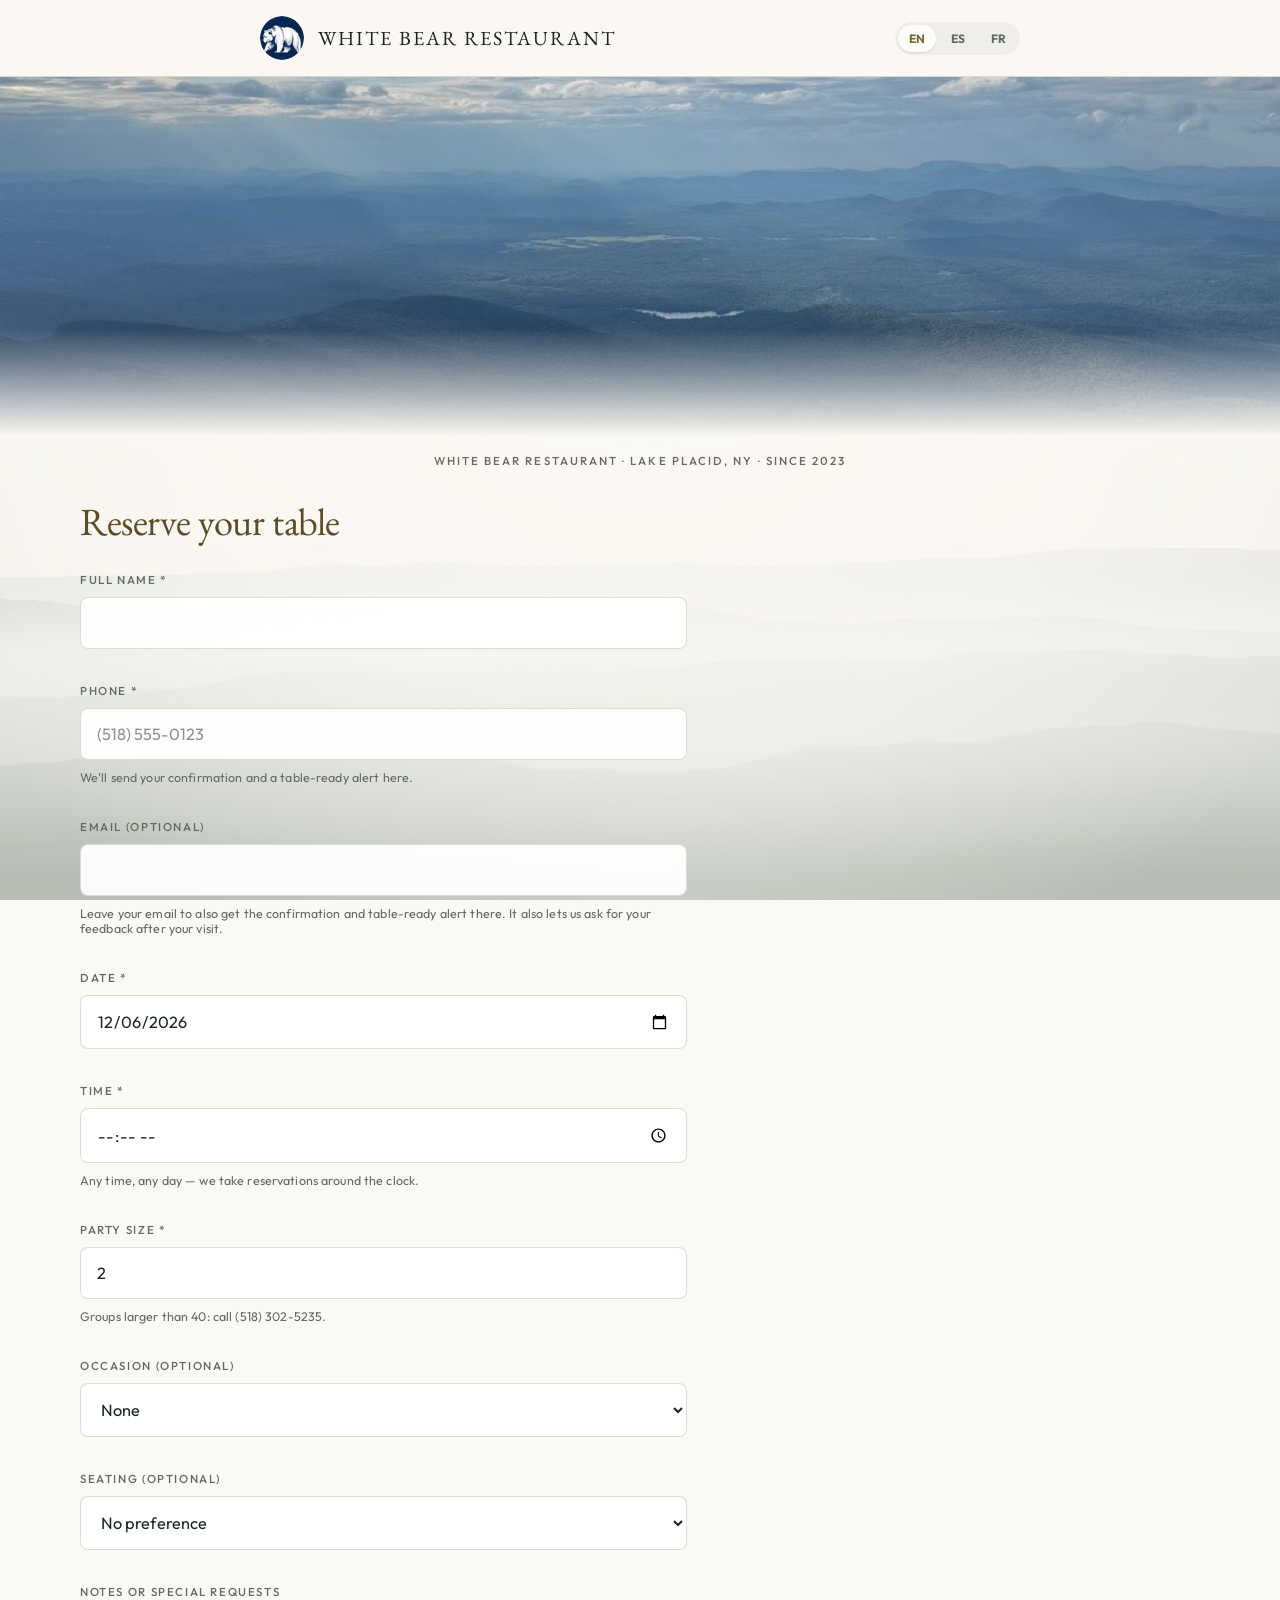
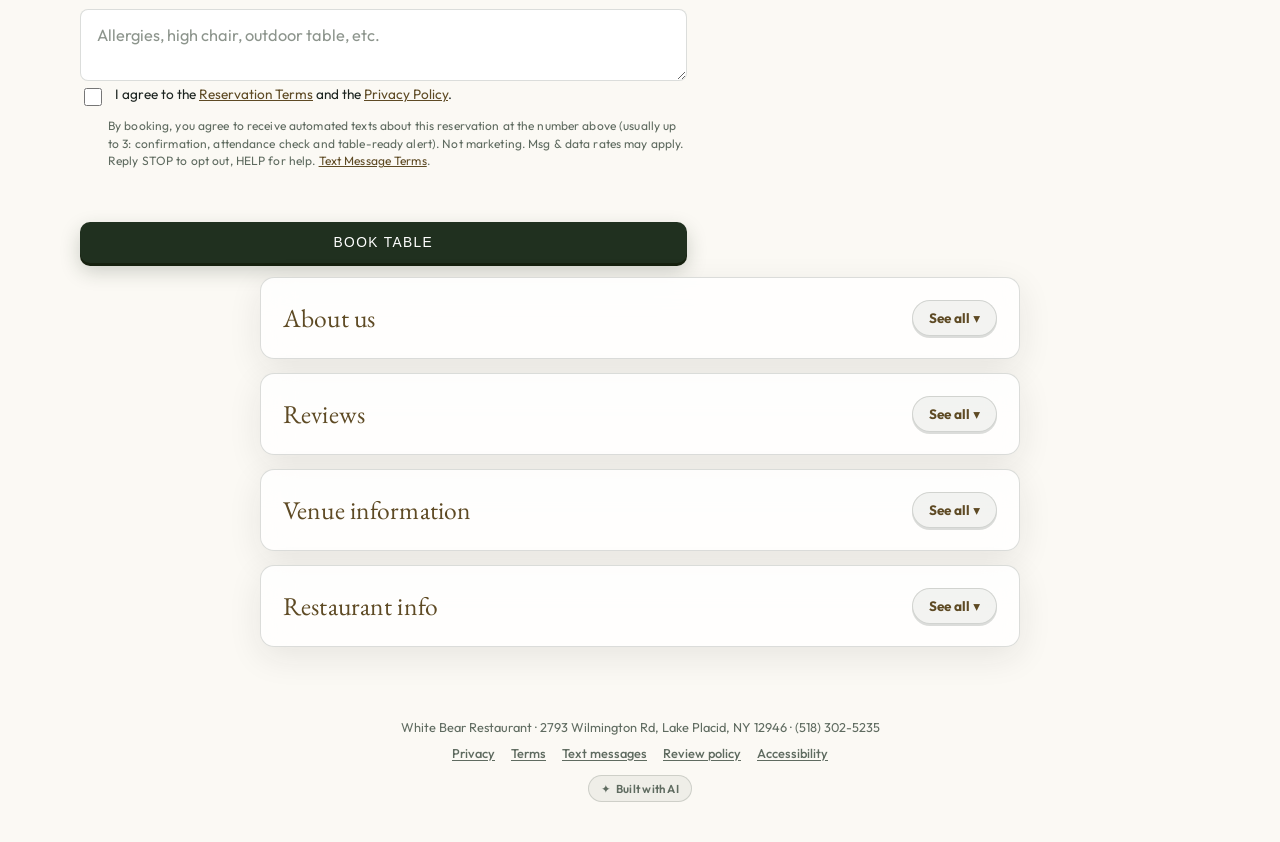
==== public/index.html @ 356c089a "Merge remote-tracking branch 'origin/claude/project-thread-wp1pse' into claude/project-thread-2ezptu" ====
<!doctype html>
<html lang="en">
<head>
<meta charset="utf-8" />
<meta name="viewport" content="width=device-width, initial-scale=1" />
<title>White Bear Restaurant — Reservations</title>
<meta name="description" content="Reserve a table at White Bear Restaurant, 2793 Wilmington Rd, Lake Placid, NY. Steak, seafood and Italian classics, with tables for large groups. Book online in seconds." />
<link rel="canonical" href="https://whitebearrestaurantreservation.onrender.com/" />
<meta name="robots" content="index, follow, max-image-preview:large" />
<meta property="og:type" content="restaurant" />
<meta property="og:site_name" content="White Bear Restaurant" />
<meta property="og:url" content="https://whitebearrestaurantreservation.onrender.com/" />
<meta property="og:title" content="White Bear Restaurant — Book a table" />
<meta property="og:description" content="Steak, seafood and Italian classics on the road between Lake Placid and Whiteface. Reserve your table online in seconds." />
<!-- Imagen propia, servida desde este sitio. Antes apuntaba a una URL de
     googleusercontent.com: Google rota esas direcciones sin avisar, y el día
     que lo hiciera, compartir el enlace dejaría de mostrar imagen. -->
<meta property="og:image" content="https://whitebearrestaurantreservation.onrender.com/images/og-card.jpg" />
<meta property="og:image:width" content="1200" />
<meta property="og:image:height" content="630" />
<meta property="og:image:alt" content="Filet mignon and lobster tail at White Bear Restaurant" />
<meta name="twitter:card" content="summary_large_image" />
<link rel="icon" type="image/png" href="favicon.png" />
<link rel="preconnect" href="https://fonts.googleapis.com" />
<link rel="preconnect" href="https://fonts.gstatic.com" crossorigin />
<link href="https://fonts.googleapis.com/css2?family=EB+Garamond:ital,wght@0,400;0,500;0,600;1,400&family=Outfit:wght@300;400;500;600;700&display=swap" rel="stylesheet" />
<link rel="stylesheet" href="css/style.css" />

<!--
  Datos estructurados para Google. Es lo que alimenta la ficha enriquecida en
  los resultados: dirección, teléfono, horario y el botón de reservar.

  Todo lo de aquí sale de datos reales del proyecto (RESTAURANT_INFO y el
  horario en server.py, las fotos del menú). No lleva "aggregateRating" a
  propósito: la calificación de 4.2 viene de Google, no de las reseñas de esta
  página, y declararla aquí incumple las normas de Google sobre reseñas
  propias. Tampoco lleva "priceRange" porque nadie ha confirmado el rango.
-->
<script type="application/ld+json">
{
  "@context": "https://schema.org",
  "@type": "Restaurant",
  "@id": "https://whitebearrestaurantreservation.onrender.com/#restaurant",
  "name": "White Bear Restaurant",
  "url": "https://whitebearrestaurantreservation.onrender.com/",
  "logo": "https://whitebearrestaurantreservation.onrender.com/images/bear-logo.jpg",
  "image": [
    "https://whitebearrestaurantreservation.onrender.com/images/og-card.jpg",
    "https://whitebearrestaurantreservation.onrender.com/images/menu/filet-mignon-lobster-tail.jpg",
    "https://whitebearrestaurantreservation.onrender.com/images/menu/pan-seared-scallops.jpg",
    "https://whitebearrestaurantreservation.onrender.com/images/menu/baked-haddock.jpg"
  ],
  "telephone": "+1-518-302-5235",
  "foundingDate": "2023",
  "address": {
    "@type": "PostalAddress",
    "streetAddress": "2793 Wilmington Rd",
    "addressLocality": "Lake Placid",
    "addressRegion": "NY",
    "postalCode": "12946",
    "addressCountry": "US"
  },
  "servesCuisine": ["American", "Seafood", "Italian"],
  "acceptsReservations": "https://whitebearrestaurantreservation.onrender.com/",
  "openingHoursSpecification": [
    {
      "@type": "OpeningHoursSpecification",
      "dayOfWeek": ["Monday", "Tuesday", "Wednesday", "Thursday", "Sunday"],
      "opens": "11:00",
      "closes": "21:00"
    },
    {
      "@type": "OpeningHoursSpecification",
      "dayOfWeek": ["Friday", "Saturday"],
      "opens": "11:00",
      "closes": "21:30"
    }
  ]
}
</script>
</head>
<body>

<canvas id="bg-3d" class="bg-3d" aria-hidden="true"></canvas>

<div id="welcome-splash" class="welcome-splash" hidden>
  <div class="welcome-splash-brand">
    <div class="welcome-splash-icon"><img src="images/bear-logo.jpg" alt="White Bear Restaurant" class="brand-icon-img"></div>
  </div>
  <div class="welcome-splash-content">
    <h1 class="welcome-splash-title">White Bear Restaurant</h1>
  </div>
</div>

<header class="hero">
  <div class="hero-inner">
    <div class="brand-row">
      <!-- Marca reducida, igual que en el panel: a 44px el texto del disco no
           se lee, y el nombre ya va escrito al lado en grande. -->
      <div class="brand-icon"><img src="images/bear-mark.jpg" alt="White Bear Restaurant" class="brand-icon-img"></div>
      <h1>White Bear Restaurant</h1>
      <div class="lang-switcher" id="lang-switcher">
        <button type="button" data-lang="en">EN</button>
        <button type="button" data-lang="es">ES</button>
        <button type="button" data-lang="fr">FR</button>
      </div>
    </div>
  </div>
</header>

<div class="hero-photo">
  <img src="images/mountain-bg.jpg" alt="View from the Whiteface Mountain summit over the Adirondack High Peaks" width="1125" height="2000" />
</div>
<p class="establishment-line" data-i18n="establishment">White Bear Restaurant · Lake Placid, NY · Since 2023</p>

<div class="container">

  <div class="booking-layout">

  <form id="reservation-form" novalidate>
    <p class="section-title" data-i18n="form.title">Reserve your table</p>
    <!-- Trampa para bots: invisible para personas, los robots que llenan todo la completan. -->
    <div class="hp-field" aria-hidden="true" style="position:absolute;left:-10000px;width:1px;height:1px;overflow:hidden">
      <label for="res-website">Website</label>
      <input type="text" id="res-website" name="website" tabindex="-1" autocomplete="off" />
    </div>

    <div id="form-alert"></div>

    <!-- Aviso de agenda cerrada: el staff apaga las reservaciones desde su
         panel y el formulario queda deshabilitado con este mensaje, en vez
         de dejar que el cliente lo llene para recibir un error al final. -->
    <div id="booking-closed-notice" class="alert alert-error booking-closed" hidden></div>

    <div class="form-grid">
      <div class="field">
        <label for="name" data-i18n="form.name">Full name *</label>
        <input type="text" id="name" name="name" required autocomplete="name" />
      </div>
      <div class="field">
        <label for="phone" data-i18n="form.phone">Phone *</label>
        <input type="tel" id="phone" name="phone" required autocomplete="tel" placeholder="(518) 555-0123" />
        <span class="hint" data-i18n="form.phoneHint">We'll send your confirmation and a table-ready alert here.</span>
      </div>
      <div class="field full">
        <label for="email" data-i18n="form.email">Email (optional)</label>
        <input type="email" id="email" name="email" autocomplete="email" />
        <span class="hint" data-i18n="form.emailHint">Leave your email to also get the confirmation and table-ready alert there. It also lets us ask for your feedback after your visit.</span>
      </div>
      <div class="field">
        <label for="date" data-i18n="form.date">Date *</label>
        <input type="date" id="date" name="date" required />
      </div>
      <div class="field">
        <label for="time" data-i18n="form.time">Time *</label>
        <input type="time" id="time" name="time" required step="900" />
        <span class="hint" id="time-hint">Pick any time — we take reservations around the clock.</span>
      </div>
      <div class="field">
        <label for="partySize" data-i18n="form.partySize">Party size *</label>
        <input type="number" id="partySize" name="partySize" min="1" max="40" value="2" required />
        <span class="hint" id="party-size-hint">Groups larger than 40: call (518) 302-5235.</span>
      </div>
      <div class="field">
        <label for="occasion" data-i18n="form.occasion">Occasion (optional)</label>
        <select id="occasion" name="occasion">
          <option value="" data-i18n="form.occasionNone">None</option>
          <option value="Birthday" data-i18n="form.occasionBirthday">Birthday</option>
          <option value="Anniversary" data-i18n="form.occasionAnniversary">Anniversary</option>
          <option value="Business meeting" data-i18n="form.occasionBusiness">Business meeting</option>
          <option value="Other" data-i18n="form.occasionOther">Other</option>
        </select>
      </div>
      <div class="field">
        <label for="seatingPreference" data-i18n="form.seating">Seating (optional)</label>
        <select id="seatingPreference" name="seatingPreference">
          <option value="" data-i18n="form.seatingNone">No preference</option>
          <option value="inside" data-i18n="form.seatingInside">Inside</option>
          <option value="outside" data-i18n="form.seatingOutside">Outside</option>
        </select>
      </div>
      <div class="field full">
        <label for="notes" data-i18n="form.notes">Notes or special requests</label>
        <textarea id="notes" name="notes" data-i18n-placeholder="form.notesPlaceholder" placeholder="Allergies, high chair, outdoor table, etc."></textarea>
      </div>
    </div>

    <div class="group-menu" id="group-menu-section" hidden>
      <p class="section-title" style="margin-bottom:4px" data-i18n="groupMenu.title">Large group pre-order</p>
      <p class="hint" id="group-menu-note" style="margin-bottom:14px"></p>
      <div id="group-menu-items"></div>
      <div class="field full" style="margin-top:14px">
        <label for="preOrderNotes" data-i18n="groupMenu.notesLabel">Order notes (allergies, restrictions, etc.)</label>
        <textarea id="preOrderNotes" name="preOrderNotes" data-i18n-placeholder="groupMenu.notesPlaceholder" placeholder="E.g. 3 people are vegetarian"></textarea>
      </div>
      <p class="hint" data-i18n="groupMenu.hint">You can leave this blank and order when you arrive; filling it in ahead just helps us have everything ready sooner.</p>
    </div>

    <!-- Consentimiento: casilla para las condiciones y la privacidad, y aviso
         de SMS (CTIA/TCPA: qué se envía, cuántos, STOP/HELP, tarifas). Los
         enlaces abren en otra pestaña para no perder lo ya escrito. -->
    <div class="consent">
      <label class="consent-check">
        <input type="checkbox" id="terms-consent" name="termsConsent" required />
        <span data-i18n-html="form.consent">I agree to the <a href="legal.html#terms" target="_blank" rel="noopener">Reservation Terms</a> and the <a href="legal.html#privacy" target="_blank" rel="noopener">Privacy Policy</a>.</span>
      </label>
      <p class="hint" data-i18n-html="form.smsDisclosure">By booking, you agree to receive automated texts about this reservation at the number above (usually up to 3: confirmation, attendance check and table-ready alert). Not marketing. Msg &amp; data rates may apply. Reply STOP to opt out, HELP for help. <a href="legal.html#messages" target="_blank" rel="noopener">Text Message Terms</a>.</p>
    </div>

    <button type="submit" class="btn btn-primary" id="submit-btn" data-i18n="form.submit">Book table</button>
  </form>

  <!-- Carrusel de platos. Nace oculto y solo aparece si hay fotos de la
       sección "menu": sin contenido, el formulario ocupa todo el ancho. -->
  <aside class="dish-rail" id="dish-rail" hidden>
    <div class="dish-rail-frame" id="dish-rail-frame"></div>
    <div class="dish-rail-foot">
      <p class="dish-rail-label" data-i18n="dishRail.label">From our kitchen</p>
      <button type="button" class="dish-rail-toggle" id="dish-rail-toggle"
              data-i18n-title="dishRail.pause" title="Pause the photos" aria-pressed="false">
        <svg viewBox="0 0 24 24" aria-hidden="true" focusable="false"><path d="M9 5v14M15 5v14"/></svg>
      </button>
    </div>
  </aside>

  </div><!-- /.booking-layout -->

  <div class="confirmation card" id="confirmation">
    <div class="check">✓</div>
    <h2 data-i18n="confirmation.title">Reservation received!</h2>
    <p style="color:var(--text-muted)" data-i18n="confirmation.subtitle">We look forward to seeing you at White Bear Restaurant. We've sent your confirmation by phone/email, and we'll let you know 15 minutes before your time when your table is ready.</p>
    <dl class="details" id="confirmation-details"></dl>
    <button class="btn btn-primary" id="new-reservation-btn" style="max-width:260px;margin:0 auto" data-i18n="confirmation.newReservation">Make another reservation</button>
  </div>

  <div class="card">
    <div class="info-header" id="about-header">
      <p class="section-title" style="margin:0" data-i18n="about.title">About us</p>
      <button type="button" class="info-toggle-btn" id="about-toggle-btn" aria-expanded="false" aria-controls="about-content">See all ▾</button>
    </div>

    <div id="about-content" hidden>
      <p style="margin:16px 0 0;color:var(--text-muted)" data-i18n="about.description">
        Dine-in · Takeout · Delivery. Guests highlight generous portions, a great variety on the menu, friendly staff and a wonderful atmosphere.
      </p>
      <div class="highlights">
        <span class="highlight-chip">Crispy Calamari with Marinara Sauce</span>
        <span class="highlight-chip">Tortellini</span>
        <span class="highlight-chip">Chicken Caesar Salad</span>
        <span class="highlight-chip">Eggplant Parmigiana</span>
      </div>
    </div>
  </div>

  <div class="card" id="gallery-card" hidden>
    <div class="info-header" id="gallery-header">
      <p class="section-title" style="margin:0" data-i18n="gallery.title">Gallery</p>
      <button type="button" class="info-toggle-btn" id="gallery-toggle-btn" aria-expanded="false" aria-controls="photo-gallery">See all ▾</button>
    </div>
    <div class="photo-gallery" id="photo-gallery" hidden></div>
  </div>

  <div class="card" id="menu-card" hidden>
    <div class="info-header" id="menu-header">
      <p class="section-title" style="margin:0" data-i18n="menu.title">Our Menu</p>
      <button type="button" class="info-toggle-btn" id="menu-toggle-btn" aria-expanded="false" aria-controls="menu-gallery">See all ▾</button>
    </div>
    <div class="photo-gallery" id="menu-gallery" hidden></div>
  </div>

  <div class="card" id="reviews-card">
    <div class="info-header" id="reviews-header">
      <p class="section-title" style="margin:0" data-i18n="reviews.title">Reviews</p>
      <button type="button" class="info-toggle-btn" id="reviews-toggle-btn" aria-expanded="false" aria-controls="reviews-content">See all ▾</button>
    </div>

    <div id="reviews-content" hidden>
      <p class="hint" style="margin:0 0 16px" data-i18n="reviews.subtitle">Share your experience and add a photo -- we'd love to see it!</p>

      <form id="review-form" novalidate>
        <div id="review-alert"></div>
        <!-- Trampa para bots: invisible para personas, los robots que llenan todo la completan. -->
        <div class="hp-field" aria-hidden="true" style="position:absolute;left:-10000px;width:1px;height:1px;overflow:hidden">
          <label for="review-website">Website</label>
          <input type="text" id="review-website" name="website" tabindex="-1" autocomplete="off" />
        </div>
        <div class="form-grid">
          <div class="field">
            <label for="review-name" data-i18n="reviews.formName">Your name *</label>
            <input type="text" id="review-name" name="name" required autocomplete="name" />
          </div>
          <div class="field">
            <label for="review-rating" data-i18n="reviews.formRating">Rating</label>
            <select id="review-rating" name="rating">
              <option value="5">★★★★★</option>
              <option value="4">★★★★☆</option>
              <option value="3">★★★☆☆</option>
              <option value="2">★★☆☆☆</option>
              <option value="1">★☆☆☆☆</option>
            </select>
          </div>
          <div class="field full">
            <label for="review-text" data-i18n="reviews.formText">Your review *</label>
            <textarea id="review-text" name="text" required data-i18n-placeholder="reviews.formTextPlaceholder" placeholder="Tell us about your visit..."></textarea>
          </div>
          <div class="field full">
            <label for="review-photo" data-i18n="reviews.formPhoto">Add a photo (optional)</label>
            <input type="file" id="review-photo" name="photo" accept="image/*" />
          </div>
        </div>
        <div class="consent">
          <label class="consent-check">
            <input type="checkbox" id="review-consent" name="reviewConsent" required />
            <span data-i18n-html="reviews.consent">This review is about my own visit, I have the right to share any photo I add, and I agree to the <a href="legal.html#reviews" target="_blank" rel="noopener">Review &amp; Photo Policy</a>.</span>
          </label>
        </div>
        <button type="submit" class="btn btn-primary" id="review-submit-btn" data-i18n="reviews.submit">Post review</button>
      </form>

      <div id="reviews-list" class="reviews-list"></div>
    </div>
  </div>

  <div class="card">
    <div class="info-header" id="info-header">
      <p class="section-title" style="margin:0" data-i18n="info.title">Venue information</p>
      <button type="button" class="info-toggle-btn" id="info-toggle-btn" aria-expanded="false" aria-controls="info-content">See all ▾</button>
    </div>

    <div class="info-grid" id="info-content" hidden></div>
  </div>

  <div class="card">
    <div class="info-header" id="restaurant-info-header">
      <p class="section-title" style="margin:0" data-i18n="restaurantInfo.title">Restaurant Info</p>
      <button type="button" class="info-toggle-btn" id="restaurant-info-toggle-btn" aria-expanded="false" aria-controls="restaurant-info-content">See all ▾</button>
    </div>

    <div id="restaurant-info-content" hidden>
      <div class="hero-meta">
        <span class="rating" aria-label="4.2 out of 5 stars, 243 reviews">
          <span class="rating-stars" aria-hidden="true">
            <span class="rating-stars-bg">★★★★★</span>
            <span class="rating-stars-fg" style="width:84%">★★★★★</span>
          </span>
          <span class="rating-value">4.2</span>
          <span>(243 <span data-i18n="hero.reviews">reviews</span>)</span>
        </span>
        <span>·</span>
        <span>$20-30 <span data-i18n="hero.perPerson">per person</span></span>
        <span>·</span>
        <span data-i18n="hero.category">Restaurant</span>
      </div>
      <div class="hero-details">
        <span>📍 2793 Wilmington Rd, Lake Placid, NY 12946</span>
        <span>📞 (518) 302-5235</span>
      </div>
      <div class="hero-hours" id="hero-hours"></div>
    </div>
  </div>

</div>

<footer class="site-footer">
  White Bear Restaurant · 2793 Wilmington Rd, Lake Placid, NY 12946 · (518) 302-5235
  <nav class="footer-links" aria-label="Legal">
    <a href="legal.html#privacy" data-i18n="footer.privacy">Privacy</a>
    <a href="legal.html#terms" data-i18n="footer.terms">Terms</a>
    <a href="legal.html#messages" data-i18n="footer.messages">Text messages</a>
    <a href="legal.html#reviews" data-i18n="footer.reviews">Review policy</a>
    <a href="legal.html#accessibility" data-i18n="footer.accessibility">Accessibility</a>
  </nav>
  <div class="ai-badge"><span aria-hidden="true">✦</span> <span data-i18n="footer.aiBadge">Built with AI</span></div>
</footer>

<script src="js/i18n.js"></script>
<script src="js/app.js"></script>
<script src="js/bg-3d.js" defer></script>
</body>
</html>
---- public/css/style.css ----
/*
 * Tema "Lake Placid Ivory".
 *
 * La paleta y la tipografía salen de analizar cómo se presentan de verdad los
 * restaurantes de lujo y los hoteles de los Adirondacks -- Mirror Lake Inn
 * (AAA cuatro diamantes, en Lake Placid), Lake Placid Lodge, The Point, y de
 * referencia en alta cocina Eleven Madison Park. Los cuatro coinciden en lo
 * mismo:
 *
 *   - fondo claro y cálido, no oscuro;
 *   - un solo color profundo y desaturado como ancla (verde bosque o marino);
 *   - acento apagado, usado con cuentagotas, nunca un oro brillante;
 *   - un serif de estilo antiguo para los títulos;
 *   - casi nada de color en la interfaz: el color fuerte lo ponen las fotos.
 *
 * El verde bosque ancla ya estaba en la marca de White Bear, así que la paleta
 * no es prestada: es la del restaurante, llevada al registro de sus vecinos.
 */
:root {
  --bg: #fbf9f4;
  --surface: rgba(255, 255, 255, 0.82);
  --surface-solid: #ffffff;
  /* Los neutros van sesgados hacia el verde del ancla en vez de ser grises
     puros: es lo que hace que la pantalla se lea elegida y no por defecto. */
  --surface-alt: rgba(32, 48, 31, 0.05);
  --border: rgba(32, 48, 31, 0.16);
  --border-strong: rgba(32, 48, 31, 0.34);
  --text: #1c2420;
  --text-muted: #5f6b60;

  /* Verde bosque: el ancla. Es el color de los botones y del pie. */
  --forest: #20301f;
  --forest-light: #2e4529;

  /* Latón apagado. Sustituye al oro saturado: mismo origen, media saturación. */
  --brand: #7e6433;
  --brand-dark: #5e4a24;
  --brand-light: #9a7b3f;
  --on-brand: #ffffff;

  --accent: #41603c;
  --burgundy: #7a3b49;
  --danger: #8c2f39;
  --warning: #8a6206;
  --pending: #8a6206;
  --confirmed: #41603c;
  --seated: #8a5a1c;
  --completed: #5f6b60;
  --cancelled: #8c2f39;

  --shadow: 0 10px 34px rgba(28, 36, 32, 0.09);
  --glass-blur: 16px;
  --radius: 14px;

  /* EB Garamond es el serif que usa Eleven Madison Park, y es de la misma
     familia de estilo antiguo que el Orpheus del Mirror Lake Inn y el Minerva
     del Lake Placid Lodge: contraste moderado, nada de Didone llamativo.
     Outfit es literalmente la sans del Mirror Lake Inn. */
  --font-display: "EB Garamond", Georgia, "Times New Roman", serif;
  --font-body: "Outfit", "Inter", system-ui, -apple-system, Roboto, sans-serif;
  /* Para cifras que tienen que alinearse en columna. No es una mono: es la
     misma sans con cifras de ancho fijo, para no meter una tercera voz. */
  --font-mono: "Outfit", "Inter", system-ui, sans-serif;
}

/* El tema es claro por diseño (el fondo es una montaña brumosa), así que no
   cambia con la preferencia de color del sistema: se ve igual en ambos. */

* {
  box-sizing: border-box;
}

body {
  margin: 0;
  background: var(--bg);
  color: var(--text);
  font-family: var(--font-body);
  padding-block: 0;
}

/* Lienzo del cielo 3D: detrás de todo, fijo, y nunca intercepta clics. */
.bg-3d {
  position: fixed;
  inset: 0;
  width: 100%;
  height: 100%;
  z-index: -2;
  display: block;
  pointer-events: none;
}

/* Velo sobre el fondo 3D. Como el formulario no vive dentro de un panel, el
   texto cae directo sobre la montaña: esto aclara la columna central lo justo
   para que se lea, y deja las cordilleras asomar por los bordes. */
body::before {
  content: "";
  position: fixed;
  inset: 0;
  z-index: -1;
  pointer-events: none;
  background: radial-gradient(
    ellipse 62% 72% at 50% 42%,
    rgba(251, 249, 244, 0.88) 0%,
    rgba(251, 249, 244, 0.62) 58%,
    rgba(251, 249, 244, 0.2) 100%
  );
}

/* La foto de la cumbre de Whiteface, a quince minutos del restaurante, en una
   banda propia a ancho completo.
 *
 * Detrás del formulario no funcionaba: el bosque de la mitad inferior es casi
 * negro, y el velo necesario para que las etiquetas se leyeran dejaba la foto
 * irreconocible. Aquí se ve entera y a plena fuerza, y el texto conserva su
 * fondo limpio -- que es exactamente lo que hacen los sitios de referencia:
 * la fotografía va en bloques propios, nunca debajo del texto. */
.hero-photo {
  position: relative;
  width: 100%;
  height: clamp(240px, 40vh, 420px);
  overflow: hidden;
  background: var(--surface-alt);
}

.hero-photo img {
  width: 100%;
  height: 100%;
  object-fit: cover;
  /* El original es vertical y la banda apaisada. El recorte se centra en la
     línea del horizonte -- la cumbre y las Altas Cumbres al fondo -- y no en
     el cielo ni en la barandilla del mirador. */
  object-position: center 46%;
  display: block;
}

/* Difumina el canto inferior hacia el marfil para que la banda no termine en
   una línea dura contra el formulario. */
.hero-photo::after {
  content: "";
  position: absolute;
  inset: auto 0 0 0;
  height: 30%;
  background: linear-gradient(to bottom, rgba(251, 249, 244, 0), var(--bg));
  pointer-events: none;
}

/* Línea de establecimiento: nombre, plaza y año. Va debajo de la foto, sobre
   el marfil, y no encima de ella -- sobre la imagen cambiaba de legibilidad
   según el píxel que le tocara detrás. */
.establishment-line {
  margin: 16px 0 0;
  font-size: 0.72rem;
  font-weight: 500;
  letter-spacing: 0.18em;
  text-transform: uppercase;
  color: var(--text-muted);
  text-align: center;
  padding: 0 16px;
  text-wrap: balance;
}

@media (max-width: 560px) {
  /* En teléfono la línea se parte en dos; se afloja el tracking para que
     entre completa antes de recurrir a cortarla. */
  .establishment-line {
    letter-spacing: 0.1em;
    font-size: 0.66rem;
  }
}

a {
  color: inherit;
}

a:focus-visible,
button:focus-visible,
input:focus-visible,
select:focus-visible,
textarea:focus-visible,
[tabindex]:focus-visible {
  outline: 2px solid var(--brand);
  outline-offset: 2px;
}

header.hero h1,
.welcome-splash-title,
.confirmation h2 {
  font-family: var(--font-display);
  letter-spacing: -0.02em;
}

/* Los títulos de sección van en el serif, en redonda y en minúsculas: en los
   sitios de referencia el título de sección es una línea de libro, no una
   etiqueta de interfaz. */
.section-title {
  font-family: var(--font-display);
  font-size: 1.6rem;
  font-weight: 400;
  letter-spacing: 0.005em;
  /* Latón oscuro: es el único sitio donde el acento aparece en texto, y por
     eso funciona. En las referencias el color se gasta en un solo lugar. */
  color: var(--brand-dark);
  text-transform: none;
}

/* Cifras que se comparan o se alinean en columna. */
.hero-hours,
.rating-value,
.review-stars,
.confirmation .details dd {
  font-variant-numeric: tabular-nums;
}

label,
.hint {
  font-family: var(--font-mono);
  letter-spacing: 0.01em;
}

.container {
  max-width: 760px;
  margin: 0 auto;
  padding: 0 20px 48px;
}

/* ---------- reserva + carrusel de platos ---------- */
/* En pantalla angosta es una sola columna y el carrusel no se muestra: no
   hay sitio al lado del formulario, y apilarlo encima solo alejaría el
   primer campo de la vista. */
.booking-layout {
  display: grid;
  grid-template-columns: minmax(0, 1fr);
  gap: 40px;
  align-items: start;
}

@media (min-width: 1000px) {
  /* El contenedor se ensancha solo aquí, para que el formulario encoja a la
     izquierda sin que el resto de las secciones cambie de ancho. */
  .container {
    max-width: 1160px;
  }
  .booking-layout {
    grid-template-columns: minmax(0, 1fr) minmax(0, 0.78fr);
  }
  /* Las tarjetas de abajo conservan la medida de lectura original. */
  .container > .card,
  .container > .confirmation {
    max-width: 760px;
    margin-left: auto;
    margin-right: auto;
  }
}

.dish-rail {
  display: none;
}

@media (min-width: 1000px) {
  .dish-rail {
    display: block;
    /* Acompaña al formulario mientras se baja, en vez de desaparecer al
       primer scroll. 92px = alto del encabezado pegajoso + aire. */
    position: sticky;
    top: 92px;
  }
  .dish-rail[hidden] {
    display: none;
  }
}

.dish-rail-frame {
  position: relative;
  width: 100%;
  aspect-ratio: 3 / 4;
  border-radius: var(--radius);
  overflow: hidden;
  background: var(--surface-alt);
  border: 1px solid var(--border);
  box-shadow: var(--shadow);
}

.dish-rail-frame img {
  position: absolute;
  inset: 0;
  width: 100%;
  height: 100%;
  object-fit: cover;
  opacity: 0;
  transition: opacity 0.9s ease;
}

.dish-rail-frame img.is-current {
  opacity: 1;
}

@media (prefers-reduced-motion: reduce) {
  .dish-rail-frame img {
    transition: none;
  }
}

.dish-rail-foot {
  display: flex;
  align-items: center;
  justify-content: space-between;
  gap: 12px;
  margin-top: 12px;
  padding: 0 2px;
}

.dish-rail-label {
  margin: 0;
  font-size: 0.68rem;
  font-weight: 500;
  letter-spacing: 0.16em;
  text-transform: uppercase;
  color: var(--text-muted);
}

/* Control de pausa. No es un adorno: un carrusel que avanza solo al lado de
   un formulario tiene que poder detenerse, o distrae justo a quien está
   tecleando sus datos. */
.dish-rail-toggle {
  display: inline-flex;
  align-items: center;
  justify-content: center;
  width: 30px;
  height: 30px;
  flex-shrink: 0;
  padding: 0;
  border-radius: 50%;
  border: 1px solid var(--border);
  background: var(--surface-solid);
  color: var(--text-muted);
  cursor: pointer;
}

.dish-rail-toggle svg {
  width: 14px;
  height: 14px;
  fill: none;
  stroke: currentColor;
  stroke-width: 2;
  stroke-linecap: round;
}

.dish-rail-toggle:hover {
  border-color: var(--border-strong);
  color: var(--text);
}

@keyframes fade-in-up {
  from {
    opacity: 0;
    transform: translateY(10px);
  }
  to {
    opacity: 1;
    transform: translateY(0);
  }
}

.container > .card,
.container > form {
  animation: fade-in-up 0.5s ease both;
}

.container > .card:nth-child(3) {
  animation-delay: 0.05s;
}

.container > .card:nth-child(4) {
  animation-delay: 0.1s;
}

.container > .card:nth-child(5) {
  animation-delay: 0.15s;
}

.container > .card:nth-child(6) {
  animation-delay: 0.2s;
}

.container > .card:nth-child(7) {
  animation-delay: 0.25s;
}

@media (prefers-reduced-motion: reduce) {
  .container > .card,
  .container > form {
    animation: none;
  }
}

/* Aparición al hacer scroll. La clase .reveal la pone el JS, nunca el HTML:
   si el JS no carga, todo queda visible como siempre. */
.reveal {
  opacity: 0;
  transform: translateY(28px);
  transition: opacity 0.65s cubic-bezier(0.22, 0.61, 0.36, 1),
              transform 0.65s cubic-bezier(0.22, 0.61, 0.36, 1);
  will-change: opacity, transform;
}

.reveal.is-visible {
  opacity: 1;
  transform: none;
}

@media (prefers-reduced-motion: reduce) {
  .reveal {
    opacity: 1;
    transform: none;
    transition: none;
  }
}

/* ---------- pantalla de bienvenida ---------- */
.welcome-splash {
  position: fixed;
  inset: 0;
  z-index: 100;
  display: flex;
  align-items: center;
  justify-content: center;
  background-color: var(--brand-dark);
  background-image: url("../images/welcome-bg.jpg");
  background-size: cover;
  background-position: center;
  opacity: 1;
  transition: opacity 0.6s ease;
}

.welcome-splash::before {
  content: "";
  position: absolute;
  inset: 0;
  background: linear-gradient(180deg, rgba(0, 0, 0, 0.35), rgba(0, 0, 0, 0.55));
}

.welcome-splash.welcome-splash-hide {
  opacity: 0;
  pointer-events: none;
}

.welcome-splash[hidden] {
  display: none;
}

.welcome-splash-content {
  position: relative;
  text-align: center;
  color: #fff9f0;
  padding: 0 20px;
}

.welcome-splash-brand {
  position: absolute;
  left: 20px;
  bottom: 20px;
  z-index: 1;
}

.welcome-splash-icon {
  width: 76px;
  height: 76px;
  border-radius: 50%;
  background: rgba(255, 255, 255, 0.18);
  display: flex;
  align-items: center;
  justify-content: center;
  font-size: 38px;
  overflow: hidden;
  box-shadow: 0 4px 16px rgba(0, 0, 0, 0.35);
}

@media (max-width: 560px) {
  .welcome-splash-icon {
    width: 60px;
    height: 60px;
  }
}

.welcome-splash-title {
  font-size: 2rem;
  margin: 0;
  font-weight: 800;
}

/* ---------- header ---------- */
header.hero {
  background: rgba(251, 249, 244, 0.86);
  backdrop-filter: blur(18px) saturate(120%);
  -webkit-backdrop-filter: blur(18px) saturate(120%);
  color: var(--text);
  padding: 16px 20px;
  border-bottom: 1px solid var(--border);
  position: sticky;
  top: 0;
  z-index: 20;
}

header.hero .hero-inner {
  max-width: 760px;
  margin: 0 auto;
}

.brand-row {
  display: flex;
  align-items: center;
  gap: 14px;
}

.brand-icon {
  width: 44px;
  height: 44px;
  border-radius: 50%;
  background: var(--surface-alt);
  display: flex;
  align-items: center;
  justify-content: center;
  font-size: 22px;
  flex-shrink: 0;
  overflow: hidden;
}

.brand-icon-img {
  width: 100%;
  height: 100%;
  object-fit: cover;
  border-radius: 50%;
  display: block;
}

header.hero h1 {
  margin: 0;
  font-family: var(--font-display);
  font-size: 1.05rem;
  font-weight: 400;
  line-height: 1.25;
  letter-spacing: 0.1em;
  text-transform: uppercase;
}

@media (min-width: 560px) {
  header.hero h1 {
    font-size: 1.25rem;
  }
}

.lang-switcher {
  margin-left: auto;
  display: flex;
  gap: 4px;
  background: var(--surface-alt);
  border-radius: 999px;
  padding: 3px;
  flex-shrink: 0;
}

.lang-switcher button {
  font: inherit;
  font-size: 0.75rem;
  font-weight: 700;
  color: var(--text-muted);
  background: transparent;
  border: none;
  border-radius: 999px;
  padding: 6px 11px;
  cursor: pointer;
  transition: transform 0.08s ease, box-shadow 0.08s ease;
}

.lang-switcher button.active {
  background: var(--surface);
  color: var(--brand);
  box-shadow: 0 1px 2px rgba(0, 0, 0, 0.12);
}

.lang-switcher button:active {
  transform: translateY(1px) scale(0.96);
}

@media (max-width: 560px) {
  .brand-row {
    flex-wrap: wrap;
  }
  .lang-switcher {
    margin-left: 0;
  }
}

.hero-meta {
  font-size: 0.9rem;
  color: var(--text-muted);
  display: flex;
  flex-wrap: wrap;
  align-items: center;
  gap: 6px 10px;
}

.rating {
  display: inline-flex;
  align-items: center;
  gap: 6px;
}

.rating-stars {
  position: relative;
  display: inline-block;
  font-size: 0.95em;
  line-height: 1;
  letter-spacing: 1px;
}

.rating-stars-bg {
  color: var(--border);
}

.rating-stars-fg {
  position: absolute;
  inset: 0;
  overflow: hidden;
  white-space: nowrap;
  /* El oro brillante se quedaba en 2.2:1 sobre marfil. El latón de la paleta
     llega a 5.3:1 y además deja de ser el amarillo chillón de reseña. */
  color: var(--brand);
}

.rating-value {
  font-weight: 700;
  color: var(--text);
}

.hero-details {
  margin-top: 16px;
  display: flex;
  flex-wrap: wrap;
  gap: 10px 20px;
  font-size: 0.9rem;
  color: var(--text-muted);
}

.hero-hours {
  margin-top: 16px;
  font-size: 0.9rem;
  display: flex;
  flex-direction: column;
  gap: 4px;
  color: var(--text-muted);
}

/* ---------- cards / sections ---------- */
/* La unidad base: una lámina blanca sobre el marfil, apenas despegada. Las
   referencias de lujo no apilan sombras ni bordes brillantes -- el papel está
   casi plano y lo que separa las secciones es el aire entre ellas. */
.card {
  background: var(--surface);
  backdrop-filter: blur(var(--glass-blur)) saturate(120%);
  -webkit-backdrop-filter: blur(var(--glass-blur)) saturate(120%);
  border: 1px solid var(--border);
  border-radius: var(--radius);
  box-shadow: var(--shadow);
  padding: 22px;
  margin-top: 14px;
  position: relative;
  transition: transform 0.25s ease, border-color 0.25s ease, box-shadow 0.25s ease;
}

.card:hover {
  border-color: var(--border-strong);
  box-shadow: 0 14px 40px rgba(28, 36, 32, 0.13);
}

@media (prefers-reduced-motion: no-preference) {
  .card:hover {
    transform: translateY(-2px);
  }
}

/* El resto de .section-title vive arriba, con la tipografía. Aquí solo
   queda el margen: tener dos bloques peleándose por el mismo selector es
   justo como se pierde un color sin darse cuenta. */
.section-title {
  margin: 0 0 14px;
}

.highlights {
  display: flex;
  flex-wrap: wrap;
  gap: 8px;
  margin-top: 24px;
}

.photo-gallery {
  display: grid;
  grid-template-columns: repeat(3, 1fr);
  gap: 10px;
  margin-top: 20px;
}

.photo-gallery[hidden] {
  display: none;
}

.photo-gallery img {
  width: 100%;
  aspect-ratio: 1 / 1;
  object-fit: cover;
  border-radius: 10px;
  background: var(--surface-alt);
  display: block;
  transition: transform 0.25s ease, box-shadow 0.25s ease;
}

.photo-gallery img:hover {
  transform: scale(1.03);
  box-shadow: var(--shadow);
}

/* ---------- reseñas de clientes ---------- */
#review-form {
  margin-top: 0;
  box-shadow: none;
  border: none;
  padding: 0;
  background: transparent;
}

#review-form .btn-primary {
  margin-top: 6px;
}

.reviews-list {
  display: flex;
  flex-direction: column;
  gap: 14px;
  margin-top: 22px;
}

.review-item {
  border: 1px solid var(--border);
  border-radius: 12px;
  padding: 14px 16px;
  background: var(--surface-alt);
}

.review-item-header {
  display: flex;
  align-items: center;
  justify-content: space-between;
  gap: 10px;
  margin-bottom: 6px;
}

.review-stars {
  color: #d99a1f;
  letter-spacing: 1px;
  font-size: 0.95rem;
}

.review-name {
  font-size: 0.82rem;
  font-weight: 600;
  color: var(--text-muted);
}

.review-text {
  margin: 0;
  font-size: 0.92rem;
  line-height: 1.5;
}

.review-photo {
  margin-top: 10px;
  width: 100%;
  max-width: 260px;
  aspect-ratio: 4 / 3;
  object-fit: cover;
  border-radius: 10px;
  display: block;
}

@media (max-width: 480px) {
  .photo-gallery {
    grid-template-columns: repeat(2, 1fr);
  }
}

.highlight-chip {
  background: var(--surface-alt);
  border: 1px solid var(--border);
  border-radius: 999px;
  padding: 6px 14px;
  font-size: 0.82rem;
  color: var(--text-muted);
}

/* ---------- info adicional (accesibilidad, servicios, etc.) ---------- */
.info-header {
  display: flex;
  align-items: center;
  justify-content: space-between;
  gap: 12px;
  cursor: pointer;
}

.info-toggle-btn {
  flex-shrink: 0;
  background: var(--surface-alt);
  border: 1px solid var(--border);
  color: var(--brand-dark);
  font: inherit;
  font-size: 0.85rem;
  font-weight: 700;
  border-radius: 999px;
  padding: 8px 16px;
  cursor: pointer;
  box-shadow: 0 2px 0 var(--border);
  transition: transform 0.08s ease, box-shadow 0.08s ease;
}

.info-toggle-btn:active {
  transform: translateY(2px);
  box-shadow: 0 0 0 var(--border);
}

.info-grid {
  margin-top: 20px;
  display: grid;
  grid-template-columns: 1fr 1fr;
  gap: 20px 28px;
}

.info-grid[hidden] {
  display: none;
}

.info-group-title {
  margin: 0 0 8px;
  font-size: 0.88rem;
  font-weight: 700;
  color: var(--text);
  display: flex;
  align-items: center;
  gap: 7px;
}

.info-chips {
  display: flex;
  flex-wrap: wrap;
  gap: 6px;
}

@media (max-width: 560px) {
  .info-grid {
    grid-template-columns: 1fr;
  }
}

/* ---------- form ---------- */
form {
  margin-top: 24px;
  background: var(--surface);
  backdrop-filter: blur(var(--glass-blur)) saturate(120%);
  -webkit-backdrop-filter: blur(var(--glass-blur)) saturate(120%);
  border: 1px solid var(--border);
  border-radius: var(--radius);
  box-shadow: var(--shadow);
  padding: 24px;
}

/* El formulario de reserva no vive dentro de un panel: los campos flotan
   directamente sobre el fondo 3D y van apareciendo uno a uno al bajar. */
#reservation-form {
  margin-top: 32px;
  background: transparent;
  backdrop-filter: none;
  -webkit-backdrop-filter: none;
  border: none;
  box-shadow: none;
  padding: 0;
}

/* Una sola columna: así cada campo entra en escena por separado
   mientras se hace scroll, en vez de aparecer de dos en dos. */
#reservation-form .form-grid {
  grid-template-columns: 1fr;
  gap: 34px;
}

#reservation-form .field {
  margin-bottom: 0;
  gap: 10px;
}

#reservation-form label {
  font-size: 0.72rem;
  letter-spacing: 0.14em;
  text-transform: uppercase;
  font-weight: 500;
  color: var(--text-muted);
}

#reservation-form input,
#reservation-form select,
#reservation-form textarea {
  /* Sin panel detrás, el campo necesita su propio fondo blanco para
     recortarse del marfil y de la montaña. */
  background: rgba(255, 255, 255, 0.94);
  padding: 15px 16px;
  font-size: 1.02rem;
}

#reservation-form .hint {
  color: var(--text-muted);
}

#reservation-form .section-title {
  font-size: 2.4rem;
  line-height: 1.1;
  letter-spacing: -0.01em;
  margin-bottom: 30px;
  text-wrap: balance;
}

#reservation-form #submit-btn {
  margin-top: 36px;
}

.form-grid {
  display: grid;
  grid-template-columns: 1fr 1fr;
  gap: 16px;
}

.field {
  display: flex;
  flex-direction: column;
  gap: 6px;
  margin-bottom: 16px;
}

.field.full {
  grid-column: 1 / -1;
}

label {
  font-size: 0.85rem;
  font-weight: 600;
  color: var(--text-muted);
}

input, select, textarea {
  font: inherit;
  padding: 12px 13px;
  border-radius: 8px;
  border: 1px solid var(--border);
  background: var(--surface-solid);
  color: var(--text);
  width: 100%;
  transition: border-color 0.2s ease, box-shadow 0.2s ease;
}

input::placeholder, textarea::placeholder {
  color: rgba(95, 107, 96, 0.72);
}

input:hover, select:hover, textarea:hover {
  border-color: var(--border-strong);
}

/* Campo bloqueado (hoy: el formulario de reserva cuando el staff apaga las
   reservaciones desde su panel). Sin esto se veía igual que uno normal,
   porque el fondo propio tapa el gris con el que el navegador marca un
   campo deshabilitado -- y un campo que parece activo pero no deja
   escribir se lee como una página rota, no como una decisión del local. */
input:disabled, select:disabled, textarea:disabled {
  background: color-mix(in srgb, var(--text-muted) 9%, var(--surface-solid));
  color: var(--text-muted);
  cursor: not-allowed;
}

input:disabled:hover, select:disabled:hover, textarea:disabled:hover {
  border-color: var(--border);
}

input:focus, select:focus, textarea:focus {
  outline: 2px solid var(--forest);
  outline-offset: 1px;
  border-color: var(--forest);
}

textarea {
  resize: vertical;
  min-height: 70px;
}

.group-menu {
  margin-top: 20px;
  padding-top: 20px;
  border-top: 1px dashed var(--border);
}

.menu-item-row {
  display: flex;
  align-items: center;
  justify-content: space-between;
  gap: 12px;
  padding: 12px 0;
  border-bottom: 1px solid var(--border);
}

.menu-item-row:last-child {
  border-bottom: none;
}

.menu-item-info {
  min-width: 0;
}

.menu-item-name {
  font-weight: 600;
  font-size: 0.94rem;
}

.menu-item-desc {
  font-size: 0.82rem;
  color: var(--text-muted);
  margin-top: 2px;
}

.qty-stepper {
  display: flex;
  align-items: center;
  gap: 10px;
  flex-shrink: 0;
}

.qty-btn {
  width: 34px;
  height: 34px;
  border-radius: 50%;
  border: 1px solid var(--border);
  background: var(--surface-alt);
  color: var(--brand-dark);
  font-size: 1.1rem;
  font-weight: 700;
  cursor: pointer;
  line-height: 1;
}

.qty-value {
  min-width: 20px;
  text-align: center;
  font-weight: 700;
}

.btn {
  display: inline-flex;
  align-items: center;
  justify-content: center;
  gap: 8px;
  border: none;
  border-radius: 10px;
  padding: 13px 22px;
  font-size: 1rem;
  font-weight: 700;
  cursor: pointer;
  transition: transform 0.08s ease, box-shadow 0.08s ease, filter 0.15s ease;
}

/* El botón es el verde bosque macizo, no un degradado dorado: en las
   referencias el color de acción es el ancla profunda de la marca. Se
   conserva la ilusión de hundimiento al pulsar, que ya pedías antes. */
.btn-primary {
  background: var(--forest);
  color: var(--on-brand);
  width: 100%;
  font-weight: 500;
  letter-spacing: 0.1em;
  text-transform: uppercase;
  font-size: 0.86rem;
  box-shadow: 0 3px 0 #16210f, 0 8px 20px rgba(32, 48, 31, 0.22);
}

.btn-primary:hover {
  background: var(--forest-light);
  box-shadow: 0 3px 0 #16210f, 0 10px 26px rgba(32, 48, 31, 0.3);
}

.btn-primary:active {
  transform: translateY(3px);
  box-shadow: 0 0 0 #16210f, 0 1px 2px rgba(28, 36, 32, 0.14);
}

.btn-primary:disabled {
  opacity: 0.6;
  cursor: not-allowed;
}

.btn-loading {
  position: relative;
  color: transparent !important;
}

.btn-loading::after {
  content: "";
  position: absolute;
  width: 18px;
  height: 18px;
  border-radius: 50%;
  border: 2px solid rgba(255, 255, 255, 0.4);
  border-top-color: #fff;
  animation: btn-spin 0.7s linear infinite;
}

@keyframes btn-spin {
  to {
    transform: rotate(360deg);
  }
}

@media (prefers-reduced-motion: reduce) {
  .btn-loading::after {
    animation-duration: 1.4s;
  }
}

.hint {
  font-size: 0.78rem;
  color: var(--text-muted);
}

.alert {
  border-radius: 10px;
  padding: 12px 14px;
  font-size: 0.88rem;
  margin-bottom: 16px;
}

.alert-error {
  background: rgb(241, 228, 228);
  background: color-mix(in srgb, var(--danger) 14%, var(--surface));
  color: var(--danger);
  border: 1px solid rgba(156, 59, 59, 0.35);
  border: 1px solid color-mix(in srgb, var(--danger) 35%, transparent);
}

.alert-success {
  background: rgb(230, 234, 228);
  background: color-mix(in srgb, var(--accent) 14%, var(--surface));
  color: var(--accent);
  border: 1px solid rgba(74, 103, 65, 0.35);
  border: 1px solid color-mix(in srgb, var(--accent) 35%, transparent);
}

.confirmation {
  display: none;
  text-align: center;
  padding: 32px 20px;
}

.confirmation .check {
  width: 64px;
  height: 64px;
  border-radius: 50%;
  background: rgb(222, 228, 221);
  background: color-mix(in srgb, var(--accent) 18%, var(--surface));
  color: var(--accent);
  display: flex;
  align-items: center;
  justify-content: center;
  font-size: 32px;
  margin: 0 auto 16px;
}

.confirmation h2 {
  margin: 0 0 8px;
}

.confirmation .details {
  background: var(--surface-alt);
  border-radius: 10px;
  padding: 16px;
  margin: 18px 0;
  text-align: left;
  font-size: 0.92rem;
  display: grid;
  grid-template-columns: auto 1fr;
  gap: 6px 14px;
}

.confirmation .details dt {
  color: var(--text-muted);
  font-weight: 600;
}

.confirmation .details dd {
  margin: 0;
}

footer.site-footer {
  text-align: center;
  color: var(--text-muted);
  font-size: 0.8rem;
  padding: 24px 20px 40px;
}

footer.site-footer a {
  color: var(--brand);
  font-weight: 600;
  text-decoration: none;
}

.ai-badge {
  display: inline-flex;
  align-items: center;
  gap: 5px;
  margin-top: 14px;
  padding: 5px 12px;
  border-radius: 999px;
  border: 1px solid var(--border);
  background: var(--surface-alt);
  font-size: 0.72rem;
  font-weight: 600;
  letter-spacing: 0.02em;
  color: var(--text-muted);
}

@media (max-width: 560px) {
  .form-grid {
    grid-template-columns: 1fr;
  }
  header.hero h1 {
    font-size: 1.25rem;
  }
}

/* ---------- consentimiento y enlaces legales ---------- */
.consent {
  margin: 4px 0 16px;
}

.consent-check,
#reservation-form .consent-check {
  display: flex;
  align-items: flex-start;
  gap: 10px;
  font-size: 0.85rem;
  line-height: 1.45;
  cursor: pointer;
  /* Es una frase para leer, no el rótulo de un campo: sin las mayúsculas
     ni el espaciado de los <label> normales. */
  font-family: var(--font-body);
  text-transform: none;
  letter-spacing: normal;
  font-weight: 400;
  color: var(--text);
}

.consent-check input {
  margin-top: 3px;
  width: 18px;
  height: 18px;
  flex-shrink: 0;
  accent-color: var(--forest);
}

.consent .hint {
  margin: 8px 0 0 28px;
  font-size: 0.75rem;
  line-height: 1.45;
}

.consent a {
  color: var(--brand-dark);
}

.footer-links {
  display: flex;
  flex-wrap: wrap;
  justify-content: center;
  gap: 6px 16px;
  margin-top: 10px;
}

footer.site-footer .footer-links a,
.confirm-legal a {
  color: var(--text-muted);
  font-weight: 500;
  text-decoration: underline;
  text-underline-offset: 2px;
}

.confirm-legal {
  font-size: 0.75rem;
  margin-top: 14px;
}
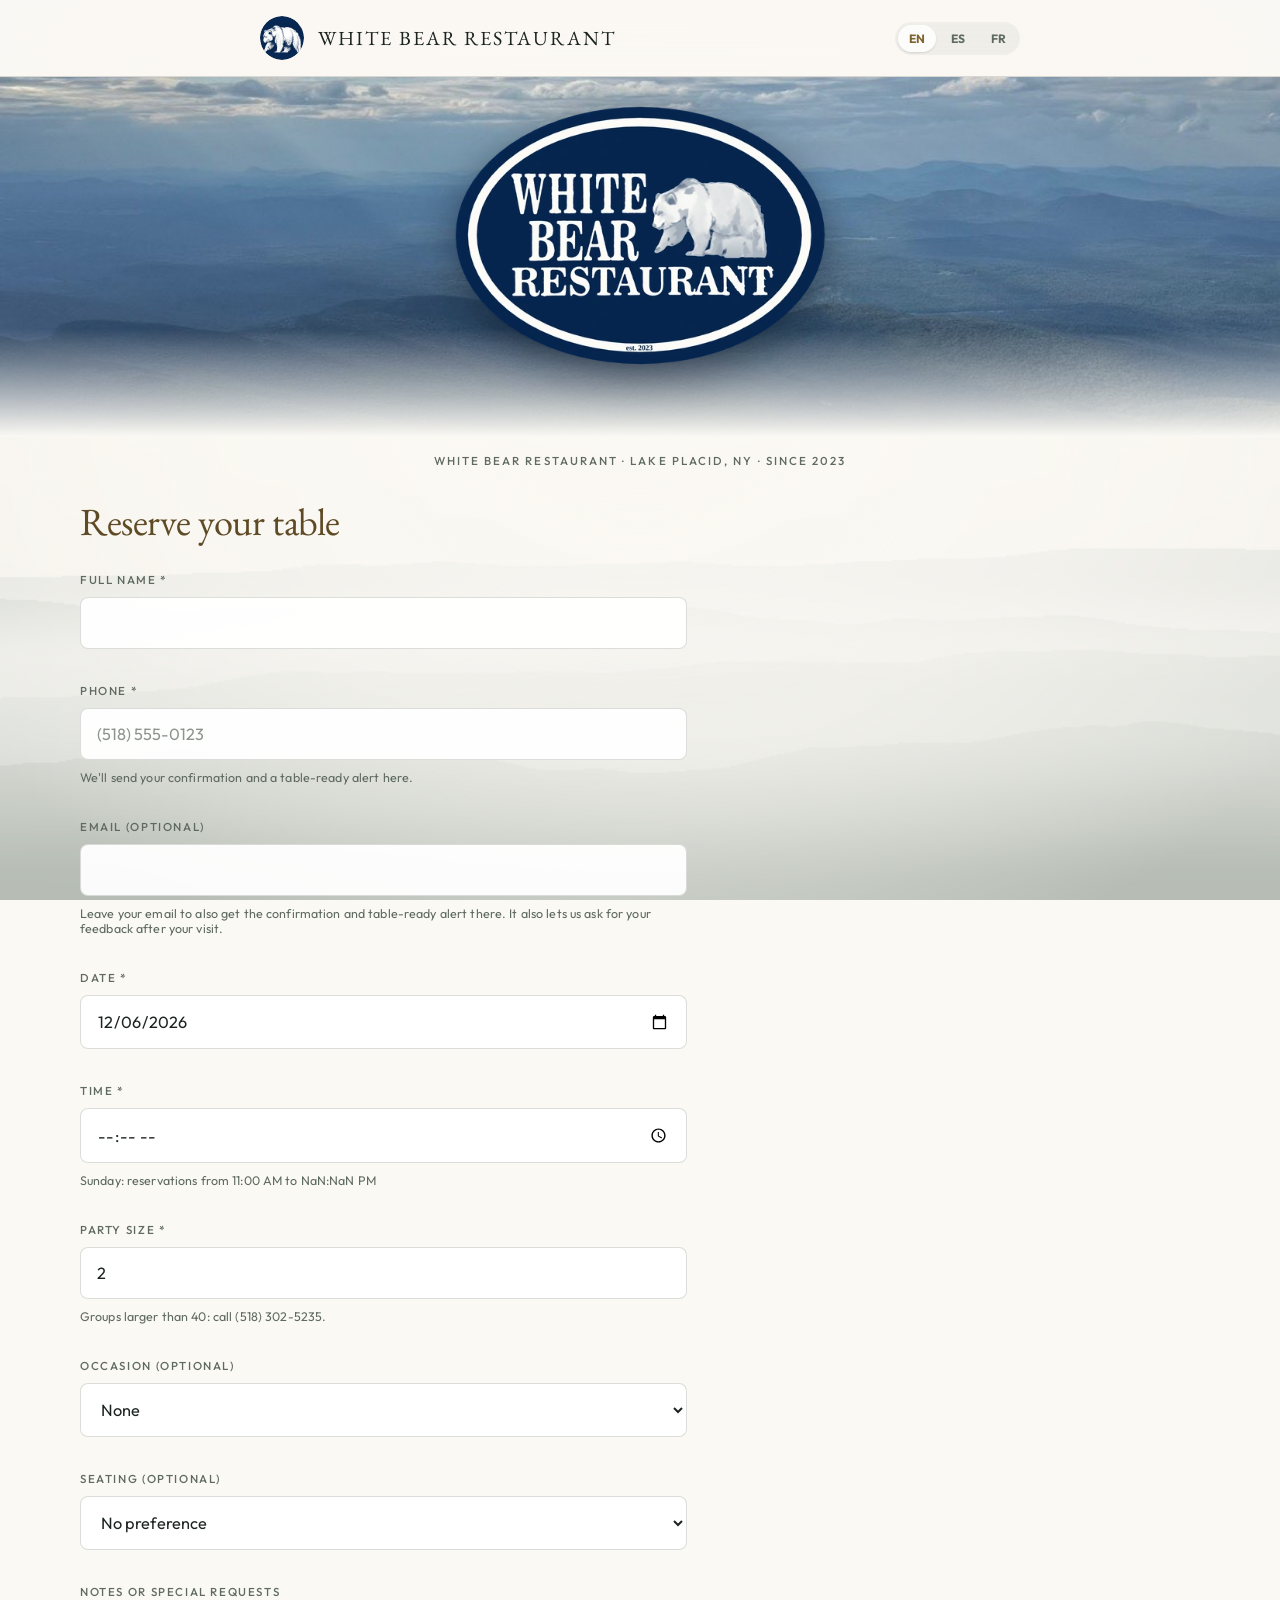
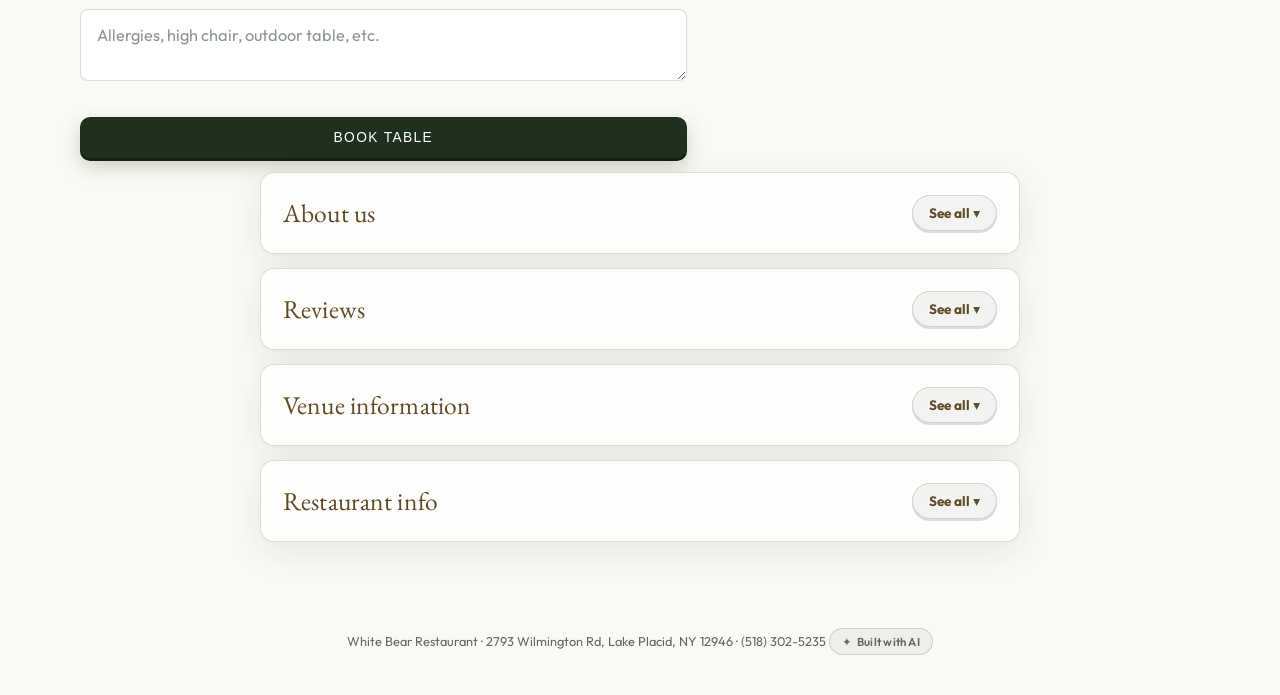
==== commit 554c3f4e: "Logo restaurado sobre la foto de la montaña El logo original era la foto de una calcomanía rayada y " ====
--- a/public/index.html
+++ b/public/index.html
@@ -109,7 +109,17 @@
 </header>
 
 <div class="hero-photo">
-  <img src="images/mountain-bg.jpg" alt="View from the Whiteface Mountain summit over the Adirondack High Peaks" width="1125" height="2000" />
+  <img class="hero-photo-img" src="images/mountain-bg.jpg" alt="View from the Whiteface Mountain summit over the Adirondack High Peaks" width="1125" height="2000" />
+  <!-- Logo del restaurante sobre la cumbre. Tres anchos en WebP (con PNG de
+       respaldo) para que cada pantalla baje solo lo que necesita: el óvalo
+       se dibuja a ~340 px como máximo, así que 960 cubre pantallas 2x y
+       1483 las 3x/4K. El tamaño se fija con width/height para no mover la página al cargar. -->
+  <picture class="hero-logo">
+    <source type="image/webp"
+            srcset="images/logo-oval-480.webp 480w, images/logo-oval-960.webp 960w, images/logo-oval-1483.webp 1483w"
+            sizes="(max-width: 520px) 70vw, 340px" />
+    <img src="images/logo-oval-960.png" alt="White Bear Restaurant — est. 2023" width="960" height="669" decoding="async" />
+  </picture>
 </div>
 <p class="establishment-line" data-i18n="establishment">White Bear Restaurant · Lake Placid, NY · Since 2023</p>
 
@@ -119,11 +129,6 @@
 
   <form id="reservation-form" novalidate>
     <p class="section-title" data-i18n="form.title">Reserve your table</p>
-    <!-- Trampa para bots: invisible para personas, los robots que llenan todo la completan. -->
-    <div class="hp-field" aria-hidden="true" style="position:absolute;left:-10000px;width:1px;height:1px;overflow:hidden">
-      <label for="res-website">Website</label>
-      <input type="text" id="res-website" name="website" tabindex="-1" autocomplete="off" />
-    </div>
 
     <div id="form-alert"></div>
 
@@ -194,17 +199,6 @@
         <textarea id="preOrderNotes" name="preOrderNotes" data-i18n-placeholder="groupMenu.notesPlaceholder" placeholder="E.g. 3 people are vegetarian"></textarea>
       </div>
       <p class="hint" data-i18n="groupMenu.hint">You can leave this blank and order when you arrive; filling it in ahead just helps us have everything ready sooner.</p>
-    </div>
-
-    <!-- Consentimiento: casilla para las condiciones y la privacidad, y aviso
-         de SMS (CTIA/TCPA: qué se envía, cuántos, STOP/HELP, tarifas). Los
-         enlaces abren en otra pestaña para no perder lo ya escrito. -->
-    <div class="consent">
-      <label class="consent-check">
-        <input type="checkbox" id="terms-consent" name="termsConsent" required />
-        <span data-i18n-html="form.consent">I agree to the <a href="legal.html#terms" target="_blank" rel="noopener">Reservation Terms</a> and the <a href="legal.html#privacy" target="_blank" rel="noopener">Privacy Policy</a>.</span>
-      </label>
-      <p class="hint" data-i18n-html="form.smsDisclosure">By booking, you agree to receive automated texts about this reservation at the number above (usually up to 3: confirmation, attendance check and table-ready alert). Not marketing. Msg &amp; data rates may apply. Reply STOP to opt out, HELP for help. <a href="legal.html#messages" target="_blank" rel="noopener">Text Message Terms</a>.</p>
     </div>
 
     <button type="submit" class="btn btn-primary" id="submit-btn" data-i18n="form.submit">Book table</button>
@@ -279,11 +273,6 @@
 
       <form id="review-form" novalidate>
         <div id="review-alert"></div>
-        <!-- Trampa para bots: invisible para personas, los robots que llenan todo la completan. -->
-        <div class="hp-field" aria-hidden="true" style="position:absolute;left:-10000px;width:1px;height:1px;overflow:hidden">
-          <label for="review-website">Website</label>
-          <input type="text" id="review-website" name="website" tabindex="-1" autocomplete="off" />
-        </div>
         <div class="form-grid">
           <div class="field">
             <label for="review-name" data-i18n="reviews.formName">Your name *</label>
@@ -308,12 +297,6 @@
             <input type="file" id="review-photo" name="photo" accept="image/*" />
           </div>
         </div>
-        <div class="consent">
-          <label class="consent-check">
-            <input type="checkbox" id="review-consent" name="reviewConsent" required />
-            <span data-i18n-html="reviews.consent">This review is about my own visit, I have the right to share any photo I add, and I agree to the <a href="legal.html#reviews" target="_blank" rel="noopener">Review &amp; Photo Policy</a>.</span>
-          </label>
-        </div>
         <button type="submit" class="btn btn-primary" id="review-submit-btn" data-i18n="reviews.submit">Post review</button>
       </form>
 
@@ -363,13 +346,6 @@
 
 <footer class="site-footer">
   White Bear Restaurant · 2793 Wilmington Rd, Lake Placid, NY 12946 · (518) 302-5235
-  <nav class="footer-links" aria-label="Legal">
-    <a href="legal.html#privacy" data-i18n="footer.privacy">Privacy</a>
-    <a href="legal.html#terms" data-i18n="footer.terms">Terms</a>
-    <a href="legal.html#messages" data-i18n="footer.messages">Text messages</a>
-    <a href="legal.html#reviews" data-i18n="footer.reviews">Review policy</a>
-    <a href="legal.html#accessibility" data-i18n="footer.accessibility">Accessibility</a>
-  </nav>
   <div class="ai-badge"><span aria-hidden="true">✦</span> <span data-i18n="footer.aiBadge">Built with AI</span></div>
 </footer>
 
--- a/public/css/style.css
+++ b/public/css/style.css
@@ -122,7 +122,7 @@
   background: var(--surface-alt);
 }
 
-.hero-photo img {
+.hero-photo > img {
   width: 100%;
   height: 100%;
   object-fit: cover;
@@ -130,6 +130,34 @@
      línea del horizonte -- la cumbre y las Altas Cumbres al fondo -- y no en
      el cielo ni en la barandilla del mirador. */
   object-position: center 46%;
+  display: block;
+}
+
+/* Logo sobre la foto. Se dimensiona por la ALTURA de la banda (72%) y no por
+   el ancho de la ventana: la banda va de 240 a 420 px según la pantalla, y un
+   óvalo con ancho fijo se salía de ella en móviles apaisados. El aspect-ratio
+   es el del archivo (1483x1034); el tope de ancho cubre los móviles
+   estrechos, y object-fit: contain evita deformarlo si el tope se aplica.
+   Va por encima del degradado inferior (z-index) para no teñirse de marfil. */
+.hero-logo {
+  position: absolute;
+  left: 50%;
+  top: 44%;
+  z-index: 2;
+  height: 72%;
+  aspect-ratio: 1483 / 1034;
+  max-width: 80%;
+  transform: translate(-50%, -50%);
+  display: block;
+  /* Sombra para despegarlo de la foto; sigue el contorno del óvalo. */
+  filter: drop-shadow(0 10px 22px rgba(4, 14, 30, 0.5));
+  pointer-events: none;
+}
+
+.hero-logo img {
+  width: 100%;
+  height: 100%;
+  object-fit: contain;
   display: block;
 }
 
@@ -1237,64 +1265,3 @@
     font-size: 1.25rem;
   }
 }
-
-/* ---------- consentimiento y enlaces legales ---------- */
-.consent {
-  margin: 4px 0 16px;
-}
-
-.consent-check,
-#reservation-form .consent-check {
-  display: flex;
-  align-items: flex-start;
-  gap: 10px;
-  font-size: 0.85rem;
-  line-height: 1.45;
-  cursor: pointer;
-  /* Es una frase para leer, no el rótulo de un campo: sin las mayúsculas
-     ni el espaciado de los <label> normales. */
-  font-family: var(--font-body);
-  text-transform: none;
-  letter-spacing: normal;
-  font-weight: 400;
-  color: var(--text);
-}
-
-.consent-check input {
-  margin-top: 3px;
-  width: 18px;
-  height: 18px;
-  flex-shrink: 0;
-  accent-color: var(--forest);
-}
-
-.consent .hint {
-  margin: 8px 0 0 28px;
-  font-size: 0.75rem;
-  line-height: 1.45;
-}
-
-.consent a {
-  color: var(--brand-dark);
-}
-
-.footer-links {
-  display: flex;
-  flex-wrap: wrap;
-  justify-content: center;
-  gap: 6px 16px;
-  margin-top: 10px;
-}
-
-footer.site-footer .footer-links a,
-.confirm-legal a {
-  color: var(--text-muted);
-  font-weight: 500;
-  text-decoration: underline;
-  text-underline-offset: 2px;
-}
-
-.confirm-legal {
-  font-size: 0.75rem;
-  margin-top: 14px;
-}
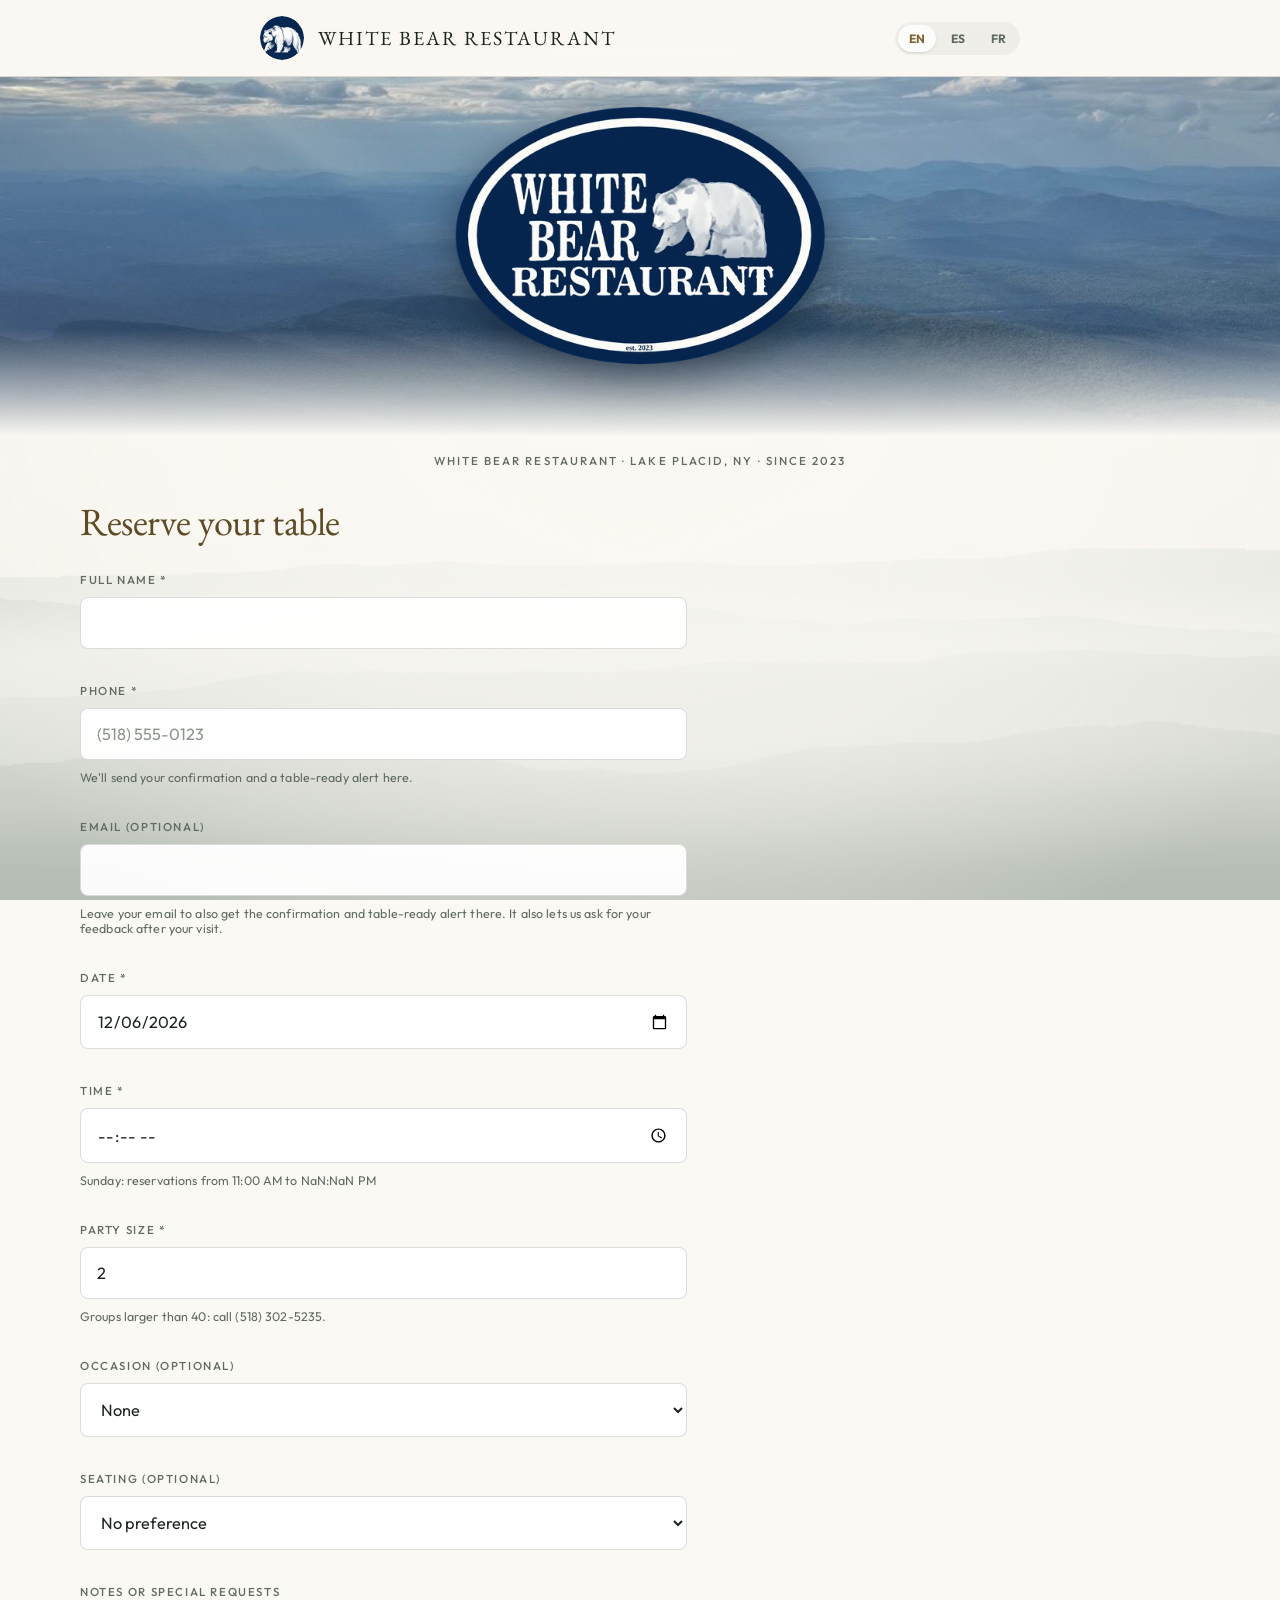
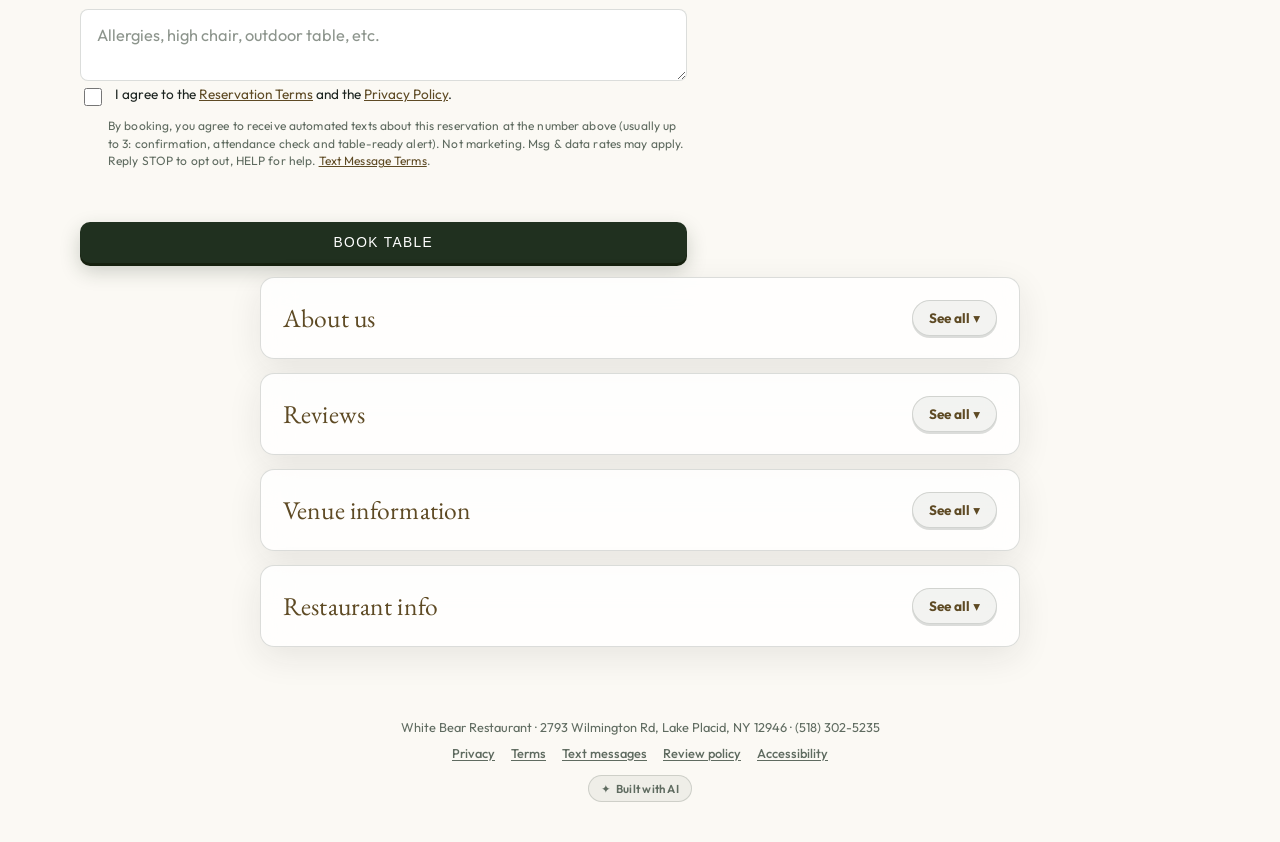
==== commit 4dae6cd7: "Merge pull request #9 from franjivar2502/claude/hero-logo Logo restaurado sobre la foto de la montañ" ====
--- a/public/index.html
+++ b/public/index.html
@@ -129,6 +129,11 @@
 
   <form id="reservation-form" novalidate>
     <p class="section-title" data-i18n="form.title">Reserve your table</p>
+    <!-- Trampa para bots: invisible para personas, los robots que llenan todo la completan. -->
+    <div class="hp-field" aria-hidden="true" style="position:absolute;left:-10000px;width:1px;height:1px;overflow:hidden">
+      <label for="res-website">Website</label>
+      <input type="text" id="res-website" name="website" tabindex="-1" autocomplete="off" />
+    </div>
 
     <div id="form-alert"></div>
 
@@ -199,6 +204,17 @@
         <textarea id="preOrderNotes" name="preOrderNotes" data-i18n-placeholder="groupMenu.notesPlaceholder" placeholder="E.g. 3 people are vegetarian"></textarea>
       </div>
       <p class="hint" data-i18n="groupMenu.hint">You can leave this blank and order when you arrive; filling it in ahead just helps us have everything ready sooner.</p>
+    </div>
+
+    <!-- Consentimiento: casilla para las condiciones y la privacidad, y aviso
+         de SMS (CTIA/TCPA: qué se envía, cuántos, STOP/HELP, tarifas). Los
+         enlaces abren en otra pestaña para no perder lo ya escrito. -->
+    <div class="consent">
+      <label class="consent-check">
+        <input type="checkbox" id="terms-consent" name="termsConsent" required />
+        <span data-i18n-html="form.consent">I agree to the <a href="legal.html#terms" target="_blank" rel="noopener">Reservation Terms</a> and the <a href="legal.html#privacy" target="_blank" rel="noopener">Privacy Policy</a>.</span>
+      </label>
+      <p class="hint" data-i18n-html="form.smsDisclosure">By booking, you agree to receive automated texts about this reservation at the number above (usually up to 3: confirmation, attendance check and table-ready alert). Not marketing. Msg &amp; data rates may apply. Reply STOP to opt out, HELP for help. <a href="legal.html#messages" target="_blank" rel="noopener">Text Message Terms</a>.</p>
     </div>
 
     <button type="submit" class="btn btn-primary" id="submit-btn" data-i18n="form.submit">Book table</button>
@@ -273,6 +289,11 @@
 
       <form id="review-form" novalidate>
         <div id="review-alert"></div>
+        <!-- Trampa para bots: invisible para personas, los robots que llenan todo la completan. -->
+        <div class="hp-field" aria-hidden="true" style="position:absolute;left:-10000px;width:1px;height:1px;overflow:hidden">
+          <label for="review-website">Website</label>
+          <input type="text" id="review-website" name="website" tabindex="-1" autocomplete="off" />
+        </div>
         <div class="form-grid">
           <div class="field">
             <label for="review-name" data-i18n="reviews.formName">Your name *</label>
@@ -297,6 +318,12 @@
             <input type="file" id="review-photo" name="photo" accept="image/*" />
           </div>
         </div>
+        <div class="consent">
+          <label class="consent-check">
+            <input type="checkbox" id="review-consent" name="reviewConsent" required />
+            <span data-i18n-html="reviews.consent">This review is about my own visit, I have the right to share any photo I add, and I agree to the <a href="legal.html#reviews" target="_blank" rel="noopener">Review &amp; Photo Policy</a>.</span>
+          </label>
+        </div>
         <button type="submit" class="btn btn-primary" id="review-submit-btn" data-i18n="reviews.submit">Post review</button>
       </form>
 
@@ -346,6 +373,13 @@
 
 <footer class="site-footer">
   White Bear Restaurant · 2793 Wilmington Rd, Lake Placid, NY 12946 · (518) 302-5235
+  <nav class="footer-links" aria-label="Legal">
+    <a href="legal.html#privacy" data-i18n="footer.privacy">Privacy</a>
+    <a href="legal.html#terms" data-i18n="footer.terms">Terms</a>
+    <a href="legal.html#messages" data-i18n="footer.messages">Text messages</a>
+    <a href="legal.html#reviews" data-i18n="footer.reviews">Review policy</a>
+    <a href="legal.html#accessibility" data-i18n="footer.accessibility">Accessibility</a>
+  </nav>
   <div class="ai-badge"><span aria-hidden="true">✦</span> <span data-i18n="footer.aiBadge">Built with AI</span></div>
 </footer>
 
--- a/public/css/style.css
+++ b/public/css/style.css
@@ -1265,3 +1265,64 @@
     font-size: 1.25rem;
   }
 }
+
+/* ---------- consentimiento y enlaces legales ---------- */
+.consent {
+  margin: 4px 0 16px;
+}
+
+.consent-check,
+#reservation-form .consent-check {
+  display: flex;
+  align-items: flex-start;
+  gap: 10px;
+  font-size: 0.85rem;
+  line-height: 1.45;
+  cursor: pointer;
+  /* Es una frase para leer, no el rótulo de un campo: sin las mayúsculas
+     ni el espaciado de los <label> normales. */
+  font-family: var(--font-body);
+  text-transform: none;
+  letter-spacing: normal;
+  font-weight: 400;
+  color: var(--text);
+}
+
+.consent-check input {
+  margin-top: 3px;
+  width: 18px;
+  height: 18px;
+  flex-shrink: 0;
+  accent-color: var(--forest);
+}
+
+.consent .hint {
+  margin: 8px 0 0 28px;
+  font-size: 0.75rem;
+  line-height: 1.45;
+}
+
+.consent a {
+  color: var(--brand-dark);
+}
+
+.footer-links {
+  display: flex;
+  flex-wrap: wrap;
+  justify-content: center;
+  gap: 6px 16px;
+  margin-top: 10px;
+}
+
+footer.site-footer .footer-links a,
+.confirm-legal a {
+  color: var(--text-muted);
+  font-weight: 500;
+  text-decoration: underline;
+  text-underline-offset: 2px;
+}
+
+.confirm-legal {
+  font-size: 0.75rem;
+  margin-top: 14px;
+}
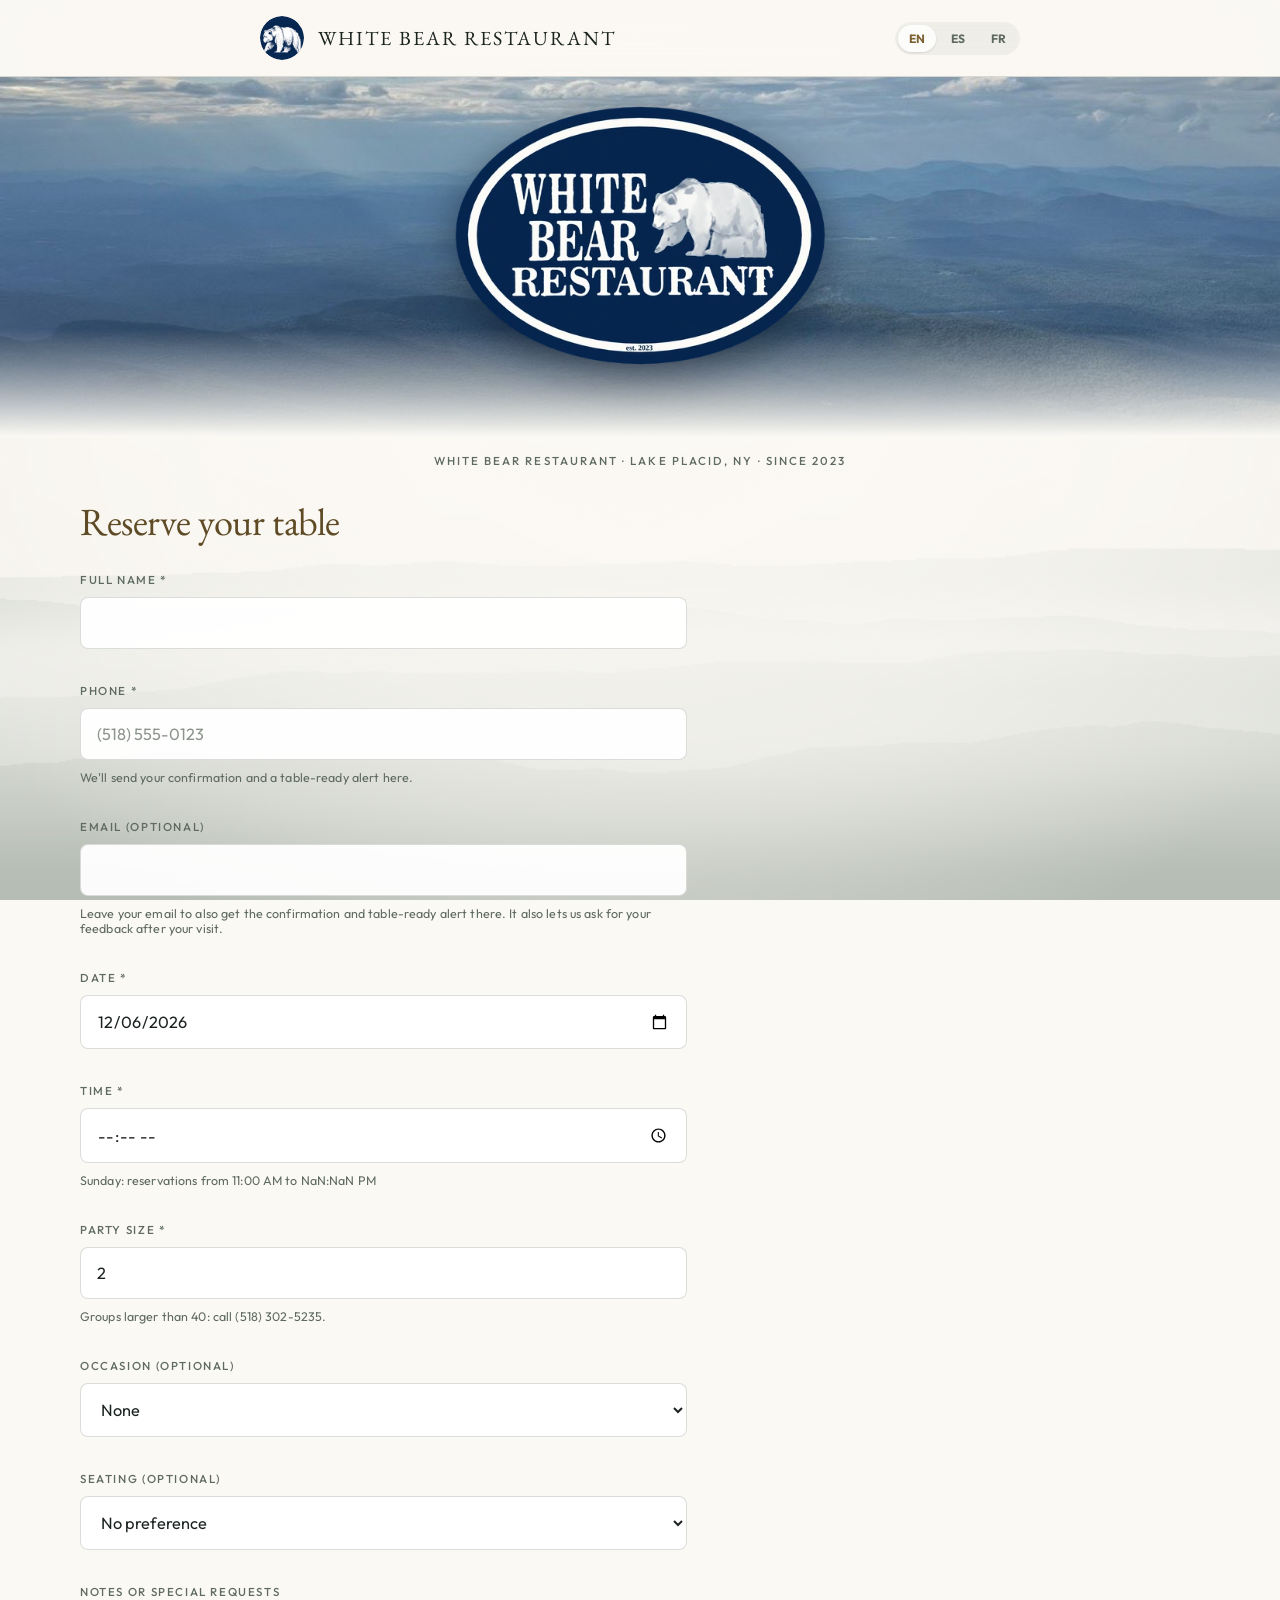
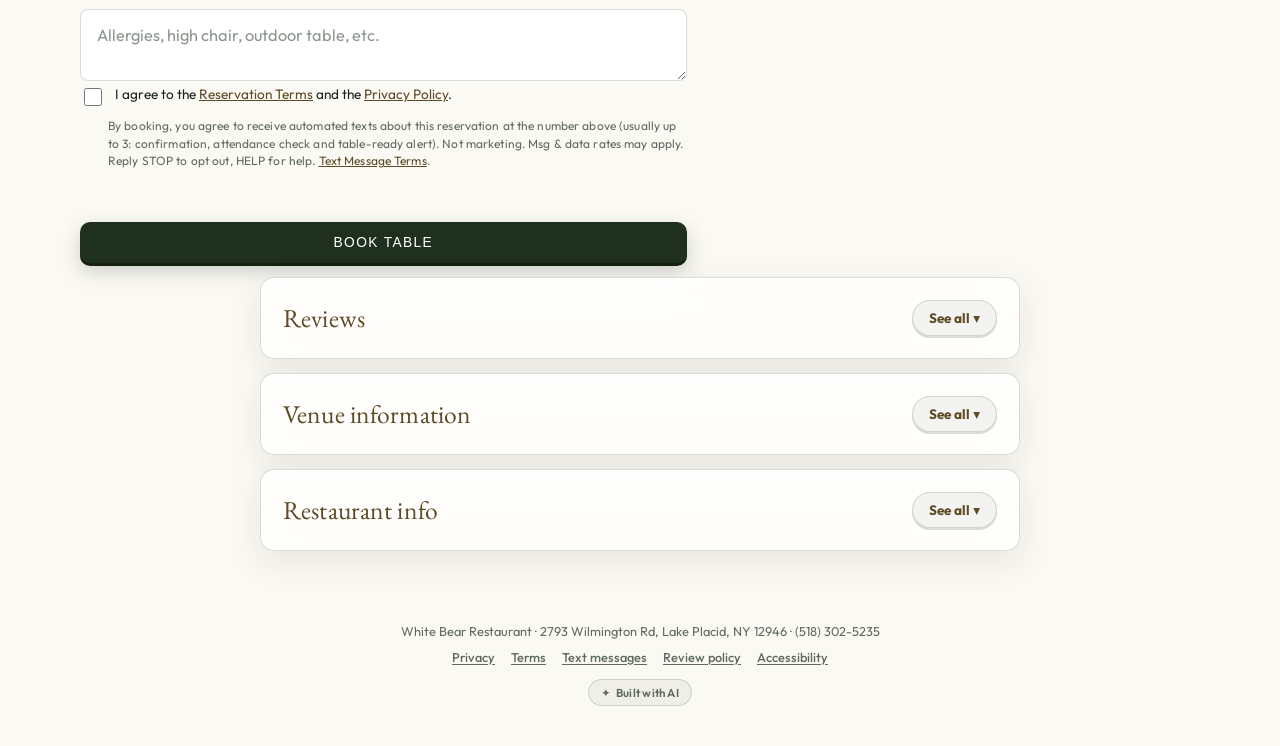
==== commit 3e882030: "Quita About us, Gallery y el preorden de grupos grandes A pedido del cliente se eliminan tres cosas " ====
--- a/public/index.html
+++ b/public/index.html
@@ -195,17 +195,6 @@
       </div>
     </div>
 
-    <div class="group-menu" id="group-menu-section" hidden>
-      <p class="section-title" style="margin-bottom:4px" data-i18n="groupMenu.title">Large group pre-order</p>
-      <p class="hint" id="group-menu-note" style="margin-bottom:14px"></p>
-      <div id="group-menu-items"></div>
-      <div class="field full" style="margin-top:14px">
-        <label for="preOrderNotes" data-i18n="groupMenu.notesLabel">Order notes (allergies, restrictions, etc.)</label>
-        <textarea id="preOrderNotes" name="preOrderNotes" data-i18n-placeholder="groupMenu.notesPlaceholder" placeholder="E.g. 3 people are vegetarian"></textarea>
-      </div>
-      <p class="hint" data-i18n="groupMenu.hint">You can leave this blank and order when you arrive; filling it in ahead just helps us have everything ready sooner.</p>
-    </div>
-
     <!-- Consentimiento: casilla para las condiciones y la privacidad, y aviso
          de SMS (CTIA/TCPA: qué se envía, cuántos, STOP/HELP, tarifas). Los
          enlaces abren en otra pestaña para no perder lo ya escrito. -->
@@ -241,33 +230,6 @@
     <p style="color:var(--text-muted)" data-i18n="confirmation.subtitle">We look forward to seeing you at White Bear Restaurant. We've sent your confirmation by phone/email, and we'll let you know 15 minutes before your time when your table is ready.</p>
     <dl class="details" id="confirmation-details"></dl>
     <button class="btn btn-primary" id="new-reservation-btn" style="max-width:260px;margin:0 auto" data-i18n="confirmation.newReservation">Make another reservation</button>
-  </div>
-
-  <div class="card">
-    <div class="info-header" id="about-header">
-      <p class="section-title" style="margin:0" data-i18n="about.title">About us</p>
-      <button type="button" class="info-toggle-btn" id="about-toggle-btn" aria-expanded="false" aria-controls="about-content">See all ▾</button>
-    </div>
-
-    <div id="about-content" hidden>
-      <p style="margin:16px 0 0;color:var(--text-muted)" data-i18n="about.description">
-        Dine-in · Takeout · Delivery. Guests highlight generous portions, a great variety on the menu, friendly staff and a wonderful atmosphere.
-      </p>
-      <div class="highlights">
-        <span class="highlight-chip">Crispy Calamari with Marinara Sauce</span>
-        <span class="highlight-chip">Tortellini</span>
-        <span class="highlight-chip">Chicken Caesar Salad</span>
-        <span class="highlight-chip">Eggplant Parmigiana</span>
-      </div>
-    </div>
-  </div>
-
-  <div class="card" id="gallery-card" hidden>
-    <div class="info-header" id="gallery-header">
-      <p class="section-title" style="margin:0" data-i18n="gallery.title">Gallery</p>
-      <button type="button" class="info-toggle-btn" id="gallery-toggle-btn" aria-expanded="false" aria-controls="photo-gallery">See all ▾</button>
-    </div>
-    <div class="photo-gallery" id="photo-gallery" hidden></div>
   </div>
 
   <div class="card" id="menu-card" hidden>
--- a/public/css/style.css
+++ b/public/css/style.css
@@ -714,13 +714,6 @@
   margin: 0 0 14px;
 }
 
-.highlights {
-  display: flex;
-  flex-wrap: wrap;
-  gap: 8px;
-  margin-top: 24px;
-}
-
 .photo-gallery {
   display: grid;
   grid-template-columns: repeat(3, 1fr);
@@ -814,15 +807,6 @@
   .photo-gallery {
     grid-template-columns: repeat(2, 1fr);
   }
-}
-
-.highlight-chip {
-  background: var(--surface-alt);
-  border: 1px solid var(--border);
-  border-radius: 999px;
-  padding: 6px 14px;
-  font-size: 0.82rem;
-  color: var(--text-muted);
 }
 
 /* ---------- info adicional (accesibilidad, servicios, etc.) ---------- */
@@ -1025,66 +1009,6 @@
   min-height: 70px;
 }
 
-.group-menu {
-  margin-top: 20px;
-  padding-top: 20px;
-  border-top: 1px dashed var(--border);
-}
-
-.menu-item-row {
-  display: flex;
-  align-items: center;
-  justify-content: space-between;
-  gap: 12px;
-  padding: 12px 0;
-  border-bottom: 1px solid var(--border);
-}
-
-.menu-item-row:last-child {
-  border-bottom: none;
-}
-
-.menu-item-info {
-  min-width: 0;
-}
-
-.menu-item-name {
-  font-weight: 600;
-  font-size: 0.94rem;
-}
-
-.menu-item-desc {
-  font-size: 0.82rem;
-  color: var(--text-muted);
-  margin-top: 2px;
-}
-
-.qty-stepper {
-  display: flex;
-  align-items: center;
-  gap: 10px;
-  flex-shrink: 0;
-}
-
-.qty-btn {
-  width: 34px;
-  height: 34px;
-  border-radius: 50%;
-  border: 1px solid var(--border);
-  background: var(--surface-alt);
-  color: var(--brand-dark);
-  font-size: 1.1rem;
-  font-weight: 700;
-  cursor: pointer;
-  line-height: 1;
-}
-
-.qty-value {
-  min-width: 20px;
-  text-align: center;
-  font-weight: 700;
-}
-
 .btn {
   display: inline-flex;
   align-items: center;
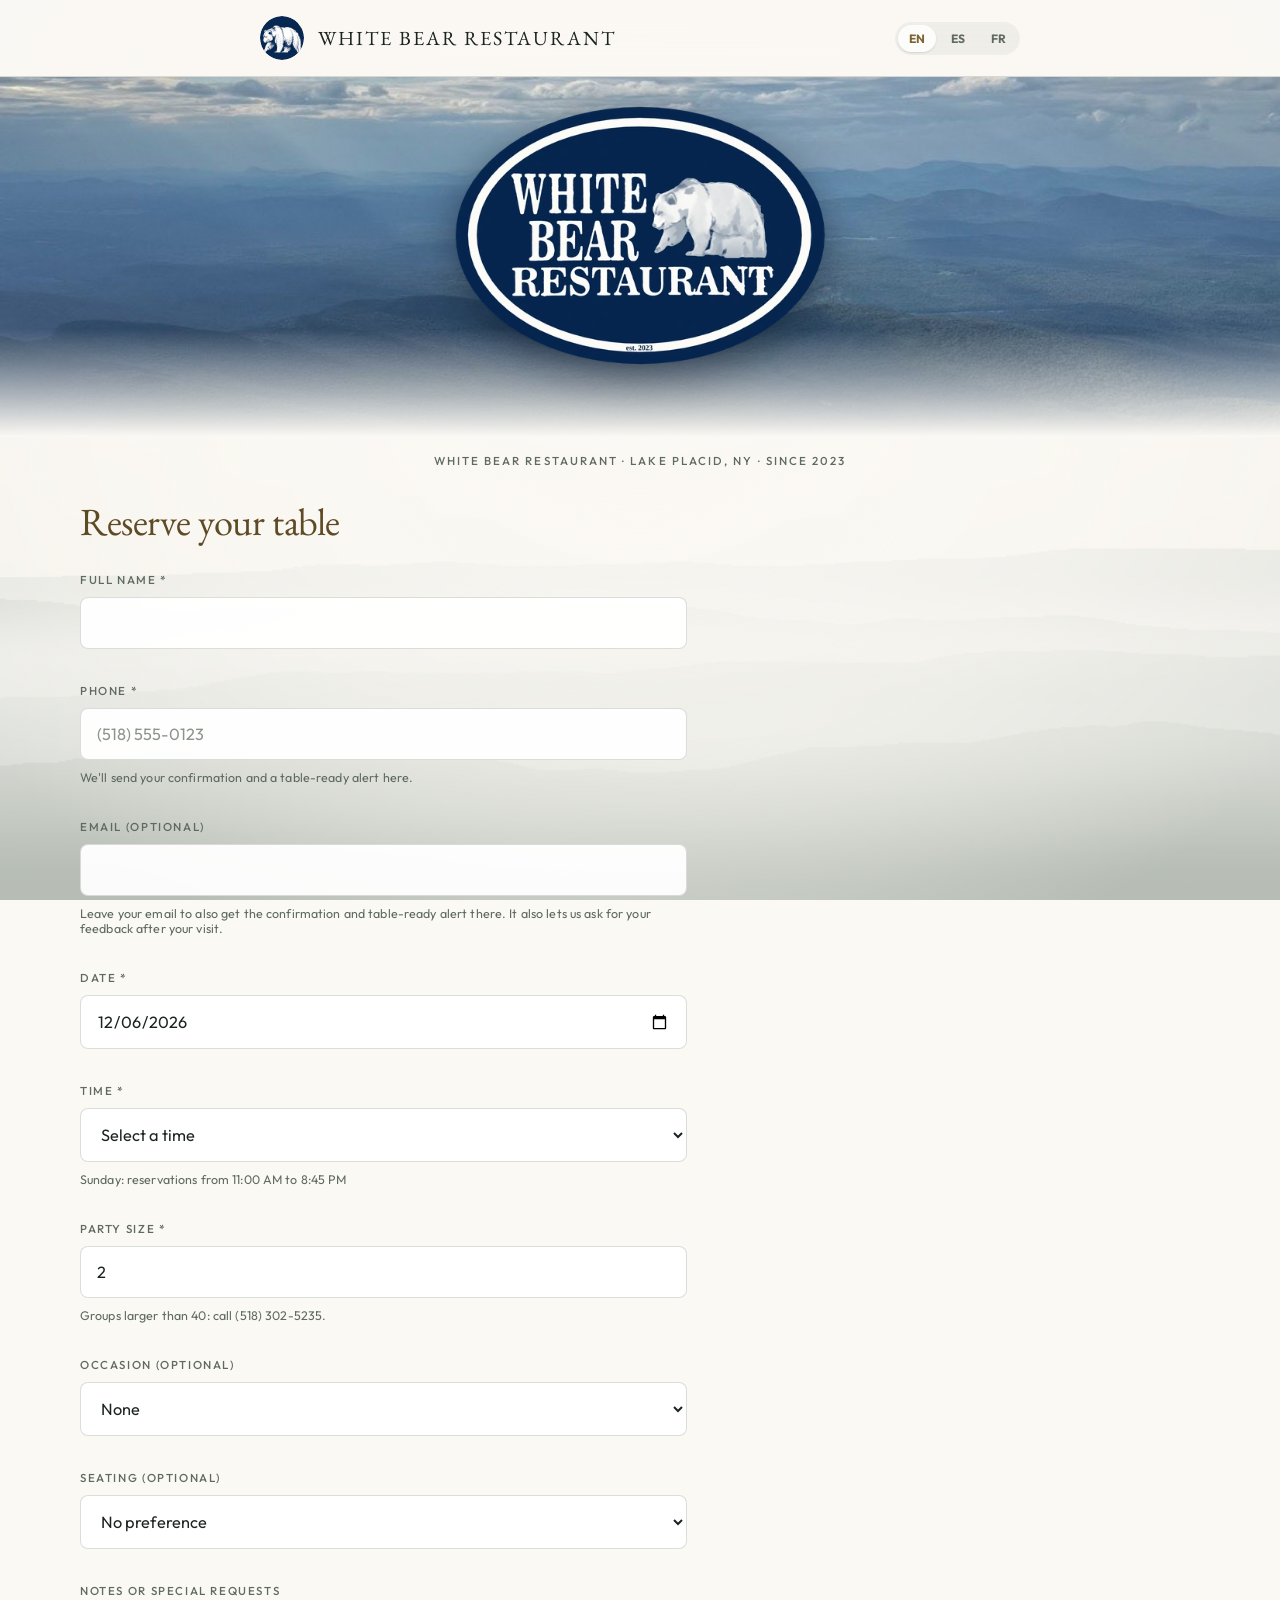
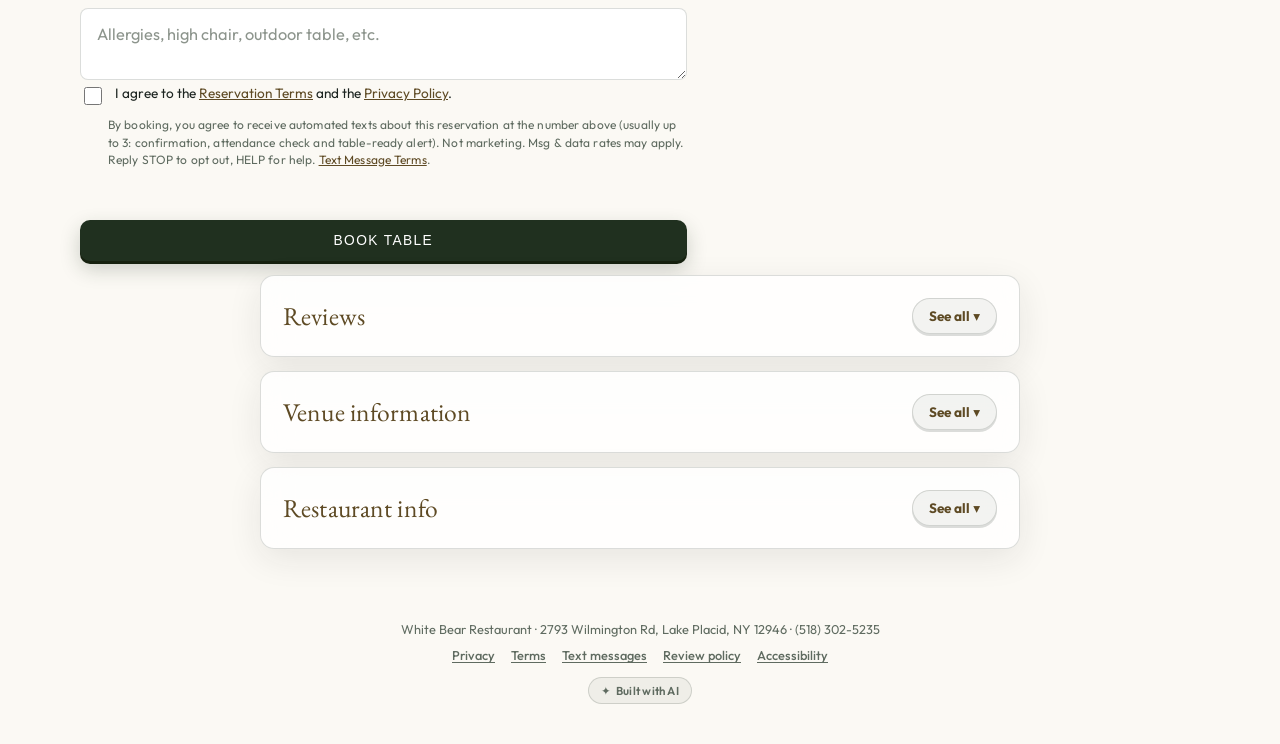
==== commit 7b87f53e: "Reservas solo en horario: de la apertura a 15 minutos antes del cierre El cliente aclara que las res" ====
--- a/public/index.html
+++ b/public/index.html
@@ -163,8 +163,13 @@
       </div>
       <div class="field">
         <label for="time" data-i18n="form.time">Time *</label>
-        <input type="time" id="time" name="time" required step="900" />
-        <span class="hint" id="time-hint">Pick any time — we take reservations around the clock.</span>
+        <!-- Lista y no <input type="time">: en iPhone y Android el selector de
+             hora ignora min/max y deja elegir cualquier hora. Esta lista se
+             llena con las horas válidas de la fecha elegida (app.js). -->
+        <select id="time" name="time" required>
+          <option value="">—</option>
+        </select>
+        <span class="hint" id="time-hint"></span>
       </div>
       <div class="field">
         <label for="partySize" data-i18n="form.partySize">Party size *</label>
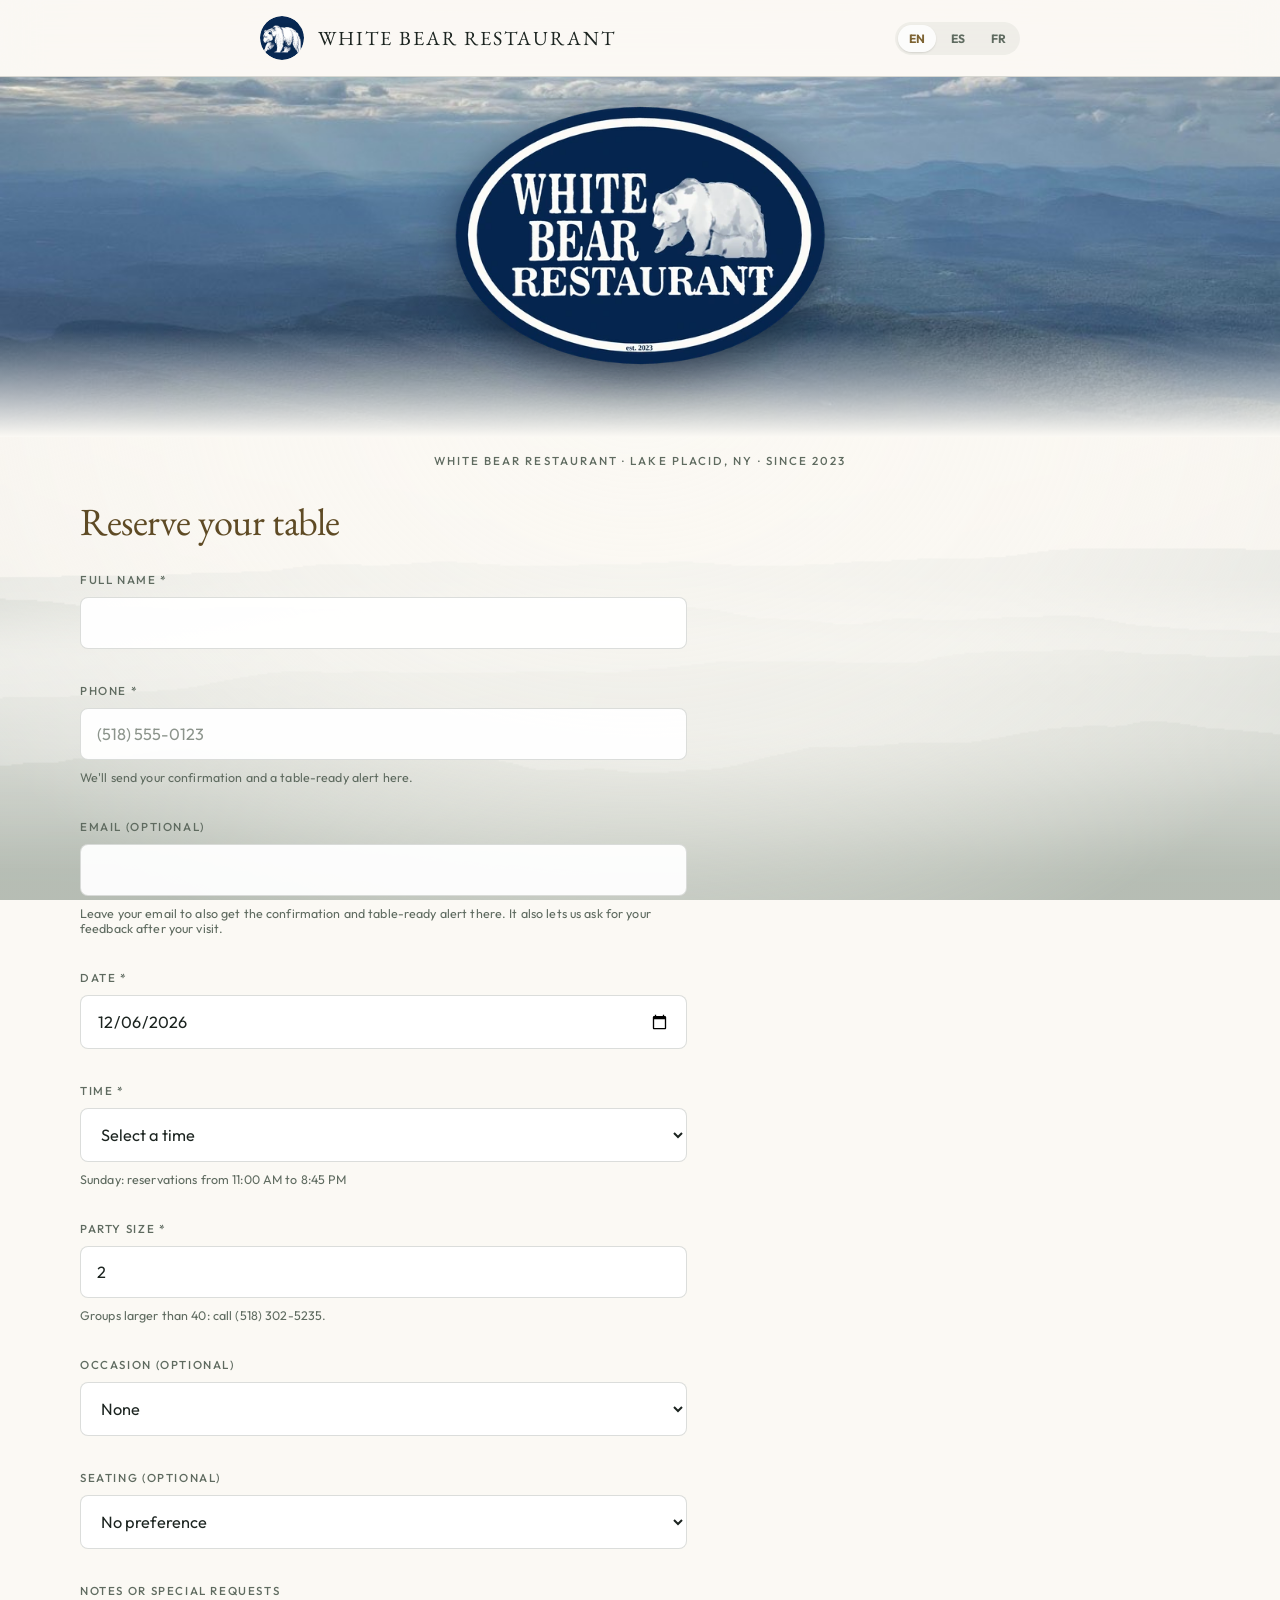
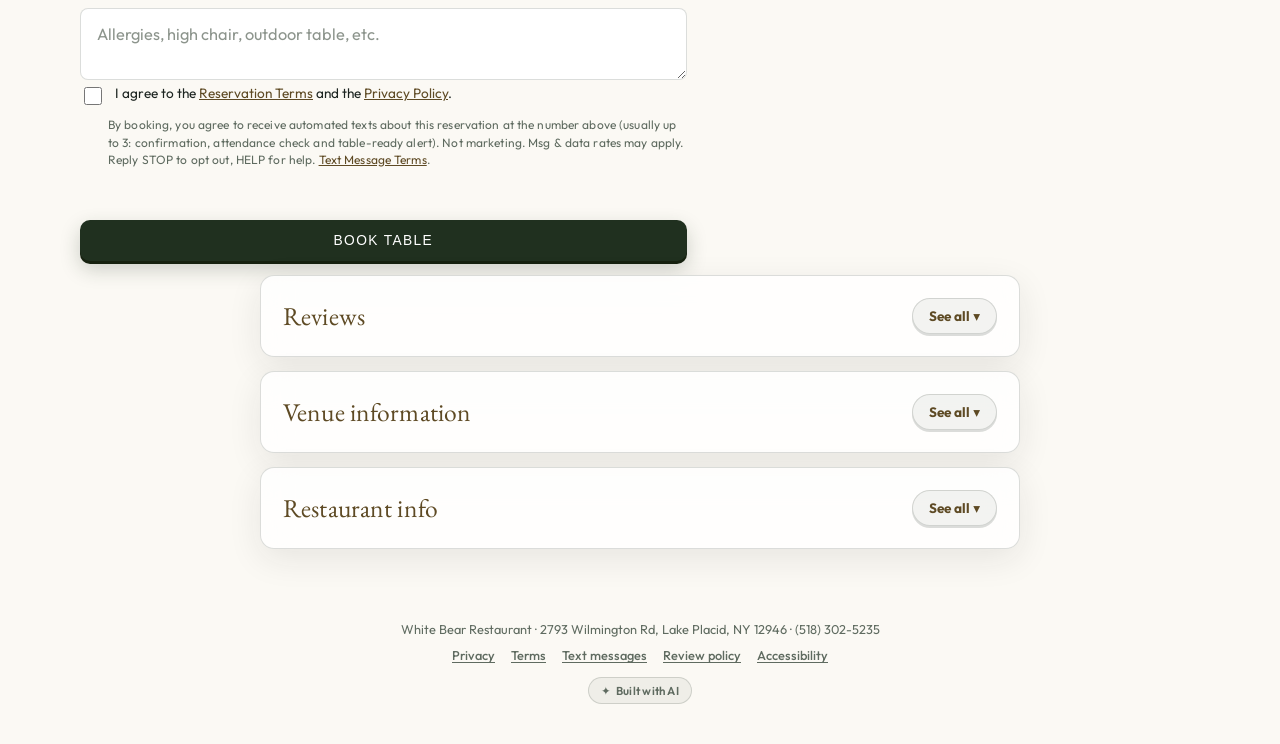
==== commit a9fc7f1f: "El sitio apunta a su dominio propio: www.whitebearrestaurant.com El dominio whitebearrestaurant.com " ====
--- a/public/index.html
+++ b/public/index.html
@@ -5,17 +5,17 @@
 <meta name="viewport" content="width=device-width, initial-scale=1" />
 <title>White Bear Restaurant — Reservations</title>
 <meta name="description" content="Reserve a table at White Bear Restaurant, 2793 Wilmington Rd, Lake Placid, NY. Steak, seafood and Italian classics, with tables for large groups. Book online in seconds." />
-<link rel="canonical" href="https://whitebearrestaurantreservation.onrender.com/" />
+<link rel="canonical" href="https://www.whitebearrestaurant.com/" />
 <meta name="robots" content="index, follow, max-image-preview:large" />
 <meta property="og:type" content="restaurant" />
 <meta property="og:site_name" content="White Bear Restaurant" />
-<meta property="og:url" content="https://whitebearrestaurantreservation.onrender.com/" />
+<meta property="og:url" content="https://www.whitebearrestaurant.com/" />
 <meta property="og:title" content="White Bear Restaurant — Book a table" />
 <meta property="og:description" content="Steak, seafood and Italian classics on the road between Lake Placid and Whiteface. Reserve your table online in seconds." />
 <!-- Imagen propia, servida desde este sitio. Antes apuntaba a una URL de
      googleusercontent.com: Google rota esas direcciones sin avisar, y el día
      que lo hiciera, compartir el enlace dejaría de mostrar imagen. -->
-<meta property="og:image" content="https://whitebearrestaurantreservation.onrender.com/images/og-card.jpg" />
+<meta property="og:image" content="https://www.whitebearrestaurant.com/images/og-card.jpg" />
 <meta property="og:image:width" content="1200" />
 <meta property="og:image:height" content="630" />
 <meta property="og:image:alt" content="Filet mignon and lobster tail at White Bear Restaurant" />
@@ -40,15 +40,15 @@
 {
   "@context": "https://schema.org",
   "@type": "Restaurant",
-  "@id": "https://whitebearrestaurantreservation.onrender.com/#restaurant",
+  "@id": "https://www.whitebearrestaurant.com/#restaurant",
   "name": "White Bear Restaurant",
-  "url": "https://whitebearrestaurantreservation.onrender.com/",
-  "logo": "https://whitebearrestaurantreservation.onrender.com/images/bear-logo.jpg",
+  "url": "https://www.whitebearrestaurant.com/",
+  "logo": "https://www.whitebearrestaurant.com/images/bear-logo.jpg",
   "image": [
-    "https://whitebearrestaurantreservation.onrender.com/images/og-card.jpg",
-    "https://whitebearrestaurantreservation.onrender.com/images/menu/filet-mignon-lobster-tail.jpg",
-    "https://whitebearrestaurantreservation.onrender.com/images/menu/pan-seared-scallops.jpg",
-    "https://whitebearrestaurantreservation.onrender.com/images/menu/baked-haddock.jpg"
+    "https://www.whitebearrestaurant.com/images/og-card.jpg",
+    "https://www.whitebearrestaurant.com/images/menu/filet-mignon-lobster-tail.jpg",
+    "https://www.whitebearrestaurant.com/images/menu/pan-seared-scallops.jpg",
+    "https://www.whitebearrestaurant.com/images/menu/baked-haddock.jpg"
   ],
   "telephone": "+1-518-302-5235",
   "foundingDate": "2023",
@@ -61,7 +61,7 @@
     "addressCountry": "US"
   },
   "servesCuisine": ["American", "Seafood", "Italian"],
-  "acceptsReservations": "https://whitebearrestaurantreservation.onrender.com/",
+  "acceptsReservations": "https://www.whitebearrestaurant.com/",
   "openingHoursSpecification": [
     {
       "@type": "OpeningHoursSpecification",
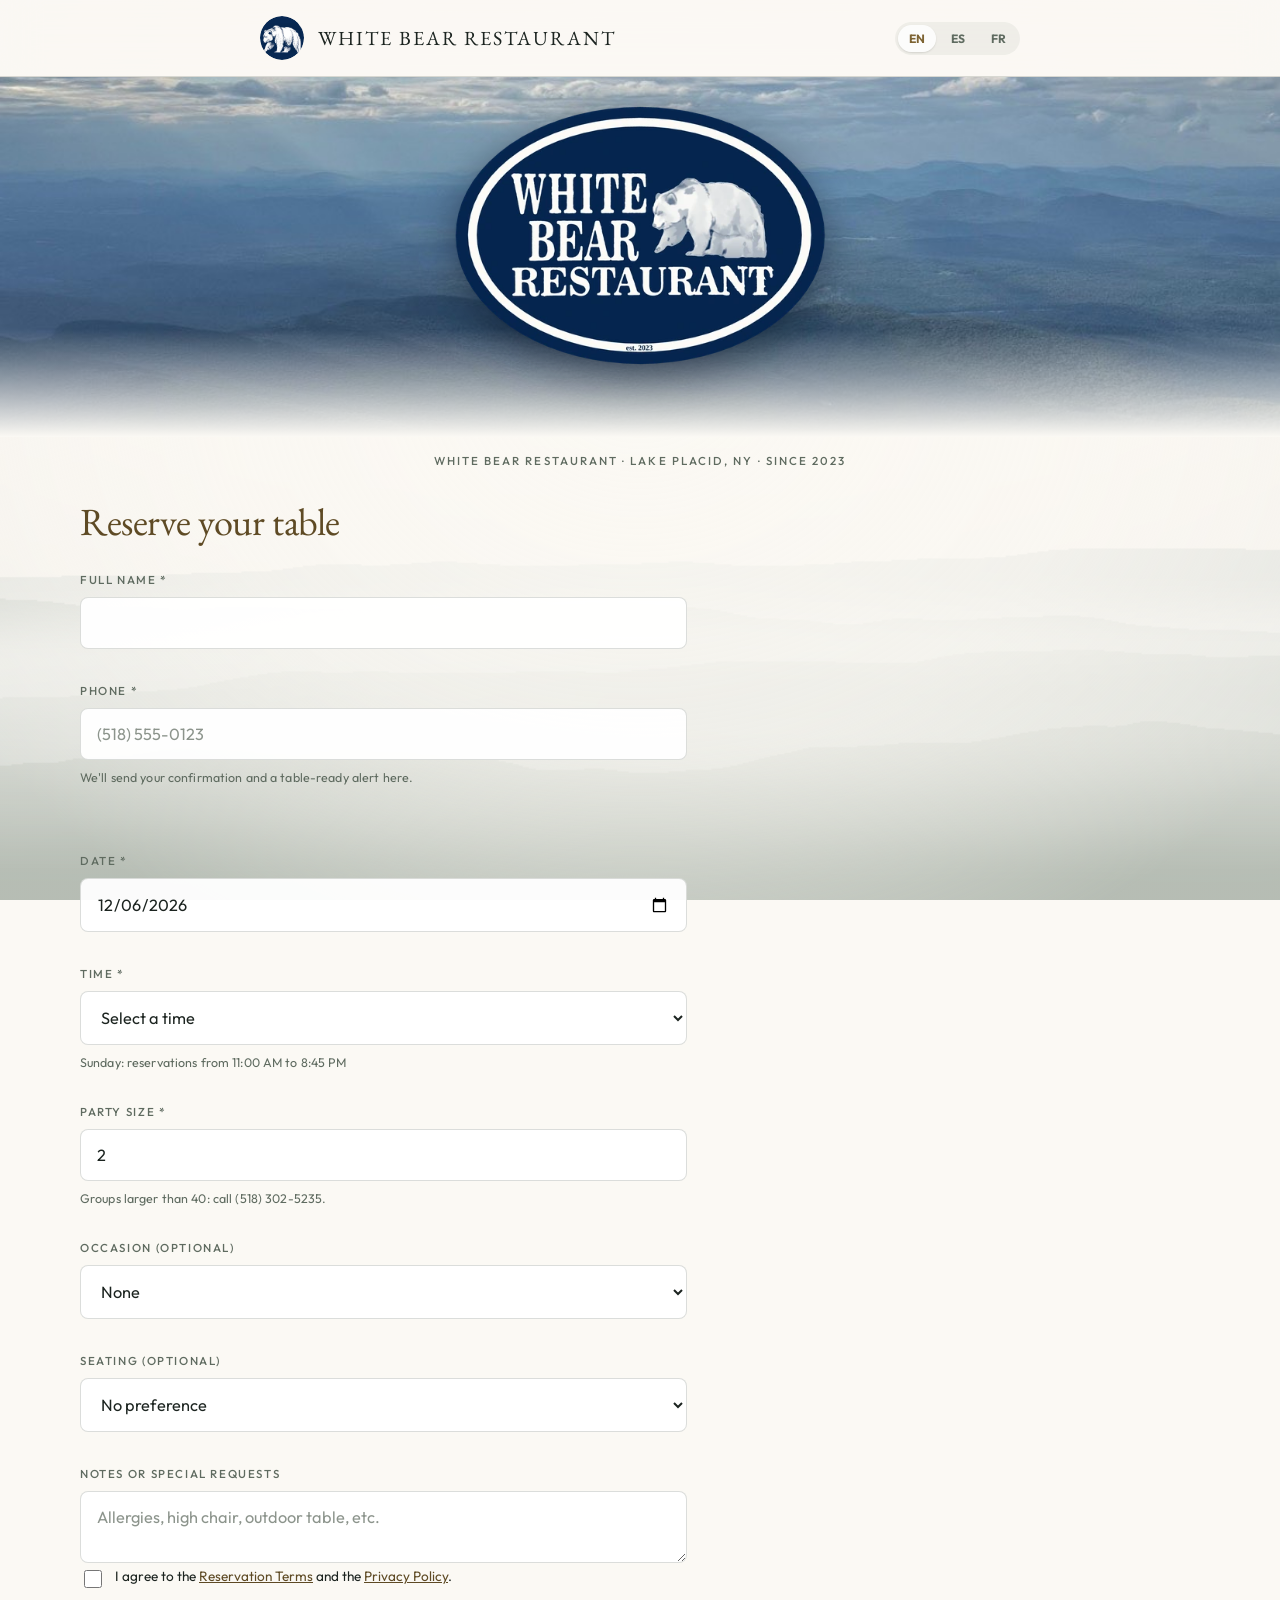
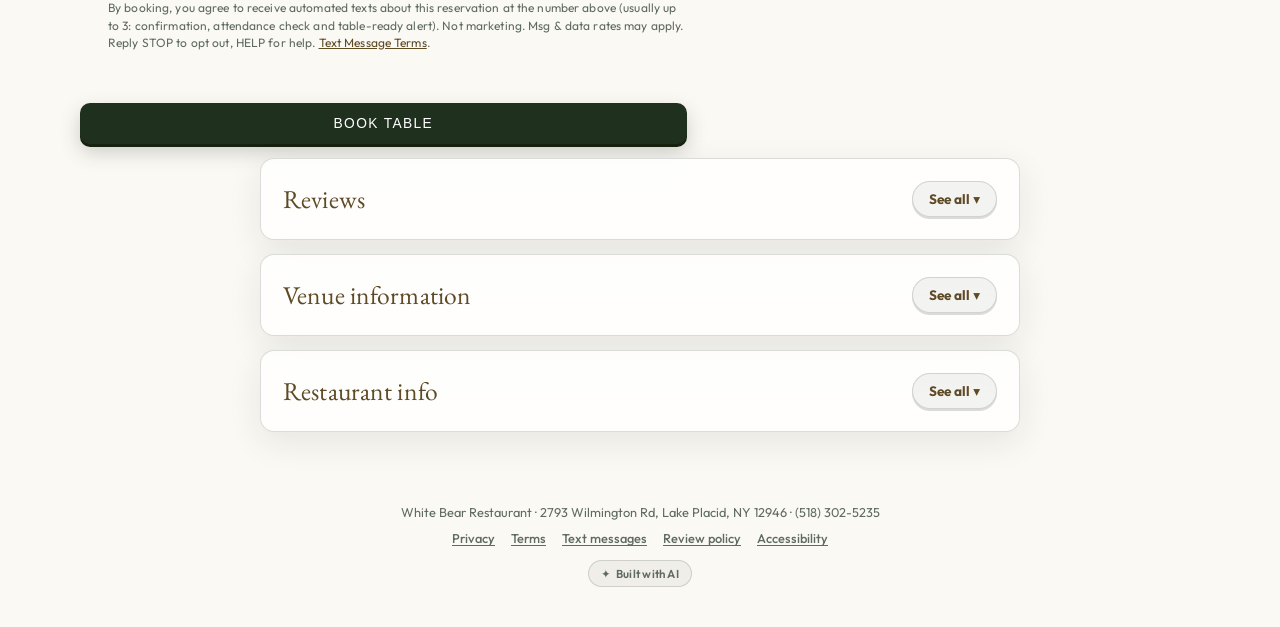
==== commit bc15d09c: "Confirmaciones solo por SMS: quitar el correo y preparar el número del restaurante Co-Authored-By: C" ====
--- a/public/index.html
+++ b/public/index.html
@@ -153,9 +153,6 @@
         <span class="hint" data-i18n="form.phoneHint">We'll send your confirmation and a table-ready alert here.</span>
       </div>
       <div class="field full">
-        <label for="email" data-i18n="form.email">Email (optional)</label>
-        <input type="email" id="email" name="email" autocomplete="email" />
-        <span class="hint" data-i18n="form.emailHint">Leave your email to also get the confirmation and table-ready alert there. It also lets us ask for your feedback after your visit.</span>
       </div>
       <div class="field">
         <label for="date" data-i18n="form.date">Date *</label>
@@ -232,7 +229,7 @@
   <div class="confirmation card" id="confirmation">
     <div class="check">✓</div>
     <h2 data-i18n="confirmation.title">Reservation received!</h2>
-    <p style="color:var(--text-muted)" data-i18n="confirmation.subtitle">We look forward to seeing you at White Bear Restaurant. We've sent your confirmation by phone/email, and we'll let you know 15 minutes before your time when your table is ready.</p>
+    <p style="color:var(--text-muted)" data-i18n="confirmation.subtitle">We look forward to seeing you at White Bear Restaurant. We've sent your confirmation by text message, and we'll let you know 15 minutes before your time when your table is ready.</p>
     <dl class="details" id="confirmation-details"></dl>
     <button class="btn btn-primary" id="new-reservation-btn" style="max-width:260px;margin:0 auto" data-i18n="confirmation.newReservation">Make another reservation</button>
   </div>
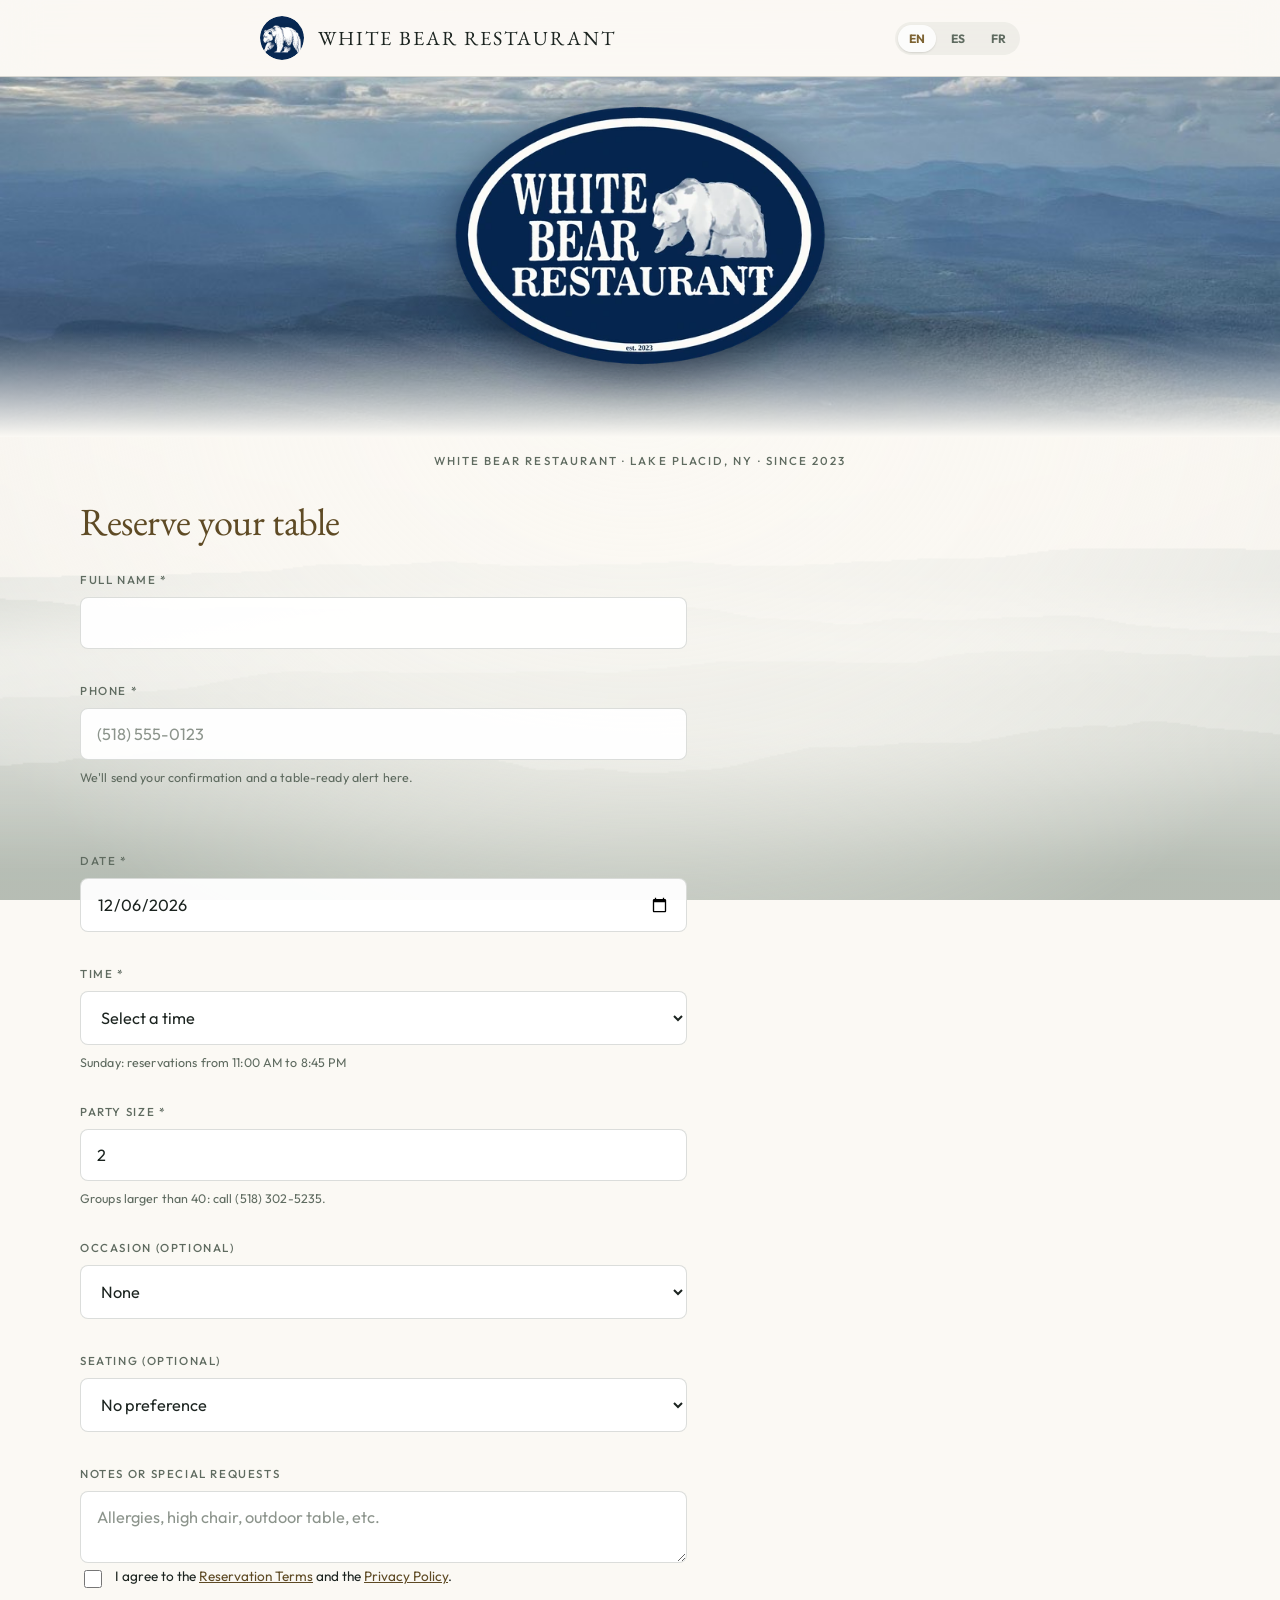
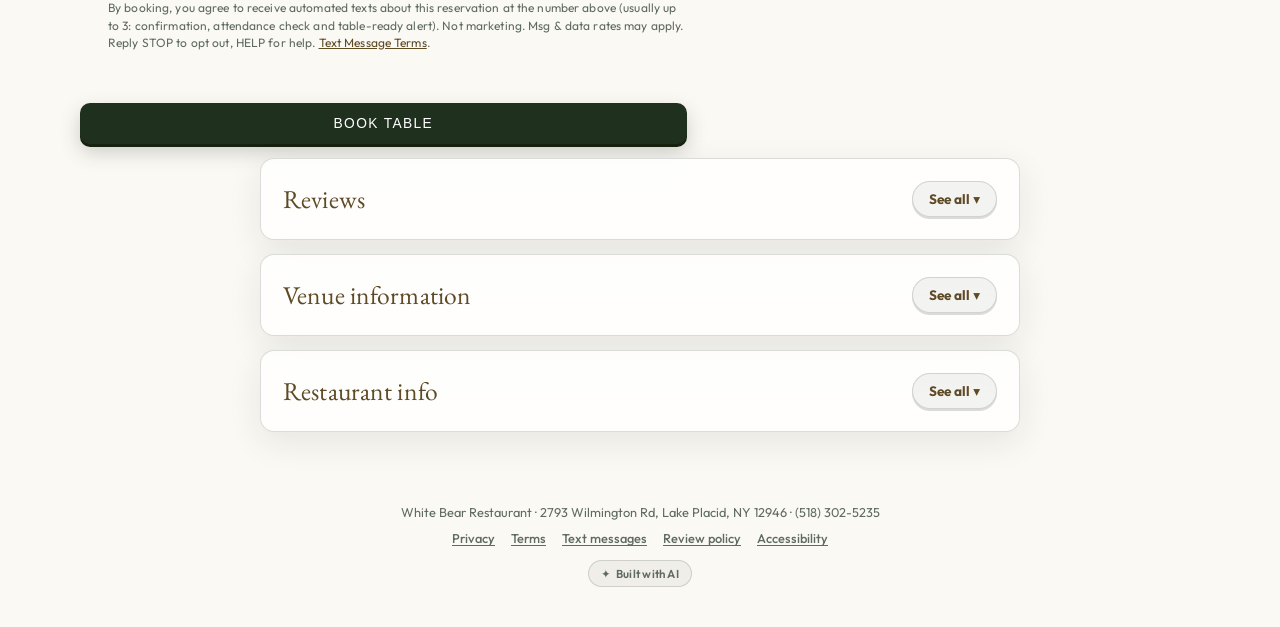
==== commit 77ec3b4b: "Vista previa al compartir el enlace: logo en lugar de foto del menú Co-Authored-By: Claude Sonnet 5." ====
--- a/public/index.html
+++ b/public/index.html
@@ -15,10 +15,10 @@
 <!-- Imagen propia, servida desde este sitio. Antes apuntaba a una URL de
      googleusercontent.com: Google rota esas direcciones sin avisar, y el día
      que lo hiciera, compartir el enlace dejaría de mostrar imagen. -->
-<meta property="og:image" content="https://www.whitebearrestaurant.com/images/og-card.jpg" />
+<meta property="og:image" content="https://www.whitebearrestaurant.com/images/og-logo.jpg" />
 <meta property="og:image:width" content="1200" />
 <meta property="og:image:height" content="630" />
-<meta property="og:image:alt" content="Filet mignon and lobster tail at White Bear Restaurant" />
+<meta property="og:image:alt" content="White Bear Restaurant logo" />
 <meta name="twitter:card" content="summary_large_image" />
 <link rel="icon" type="image/png" href="favicon.png" />
 <link rel="preconnect" href="https://fonts.googleapis.com" />
@@ -45,7 +45,7 @@
   "url": "https://www.whitebearrestaurant.com/",
   "logo": "https://www.whitebearrestaurant.com/images/bear-logo.jpg",
   "image": [
-    "https://www.whitebearrestaurant.com/images/og-card.jpg",
+    "https://www.whitebearrestaurant.com/images/og-logo.jpg",
     "https://www.whitebearrestaurant.com/images/menu/filet-mignon-lobster-tail.jpg",
     "https://www.whitebearrestaurant.com/images/menu/pan-seared-scallops.jpg",
     "https://www.whitebearrestaurant.com/images/menu/baked-haddock.jpg"
